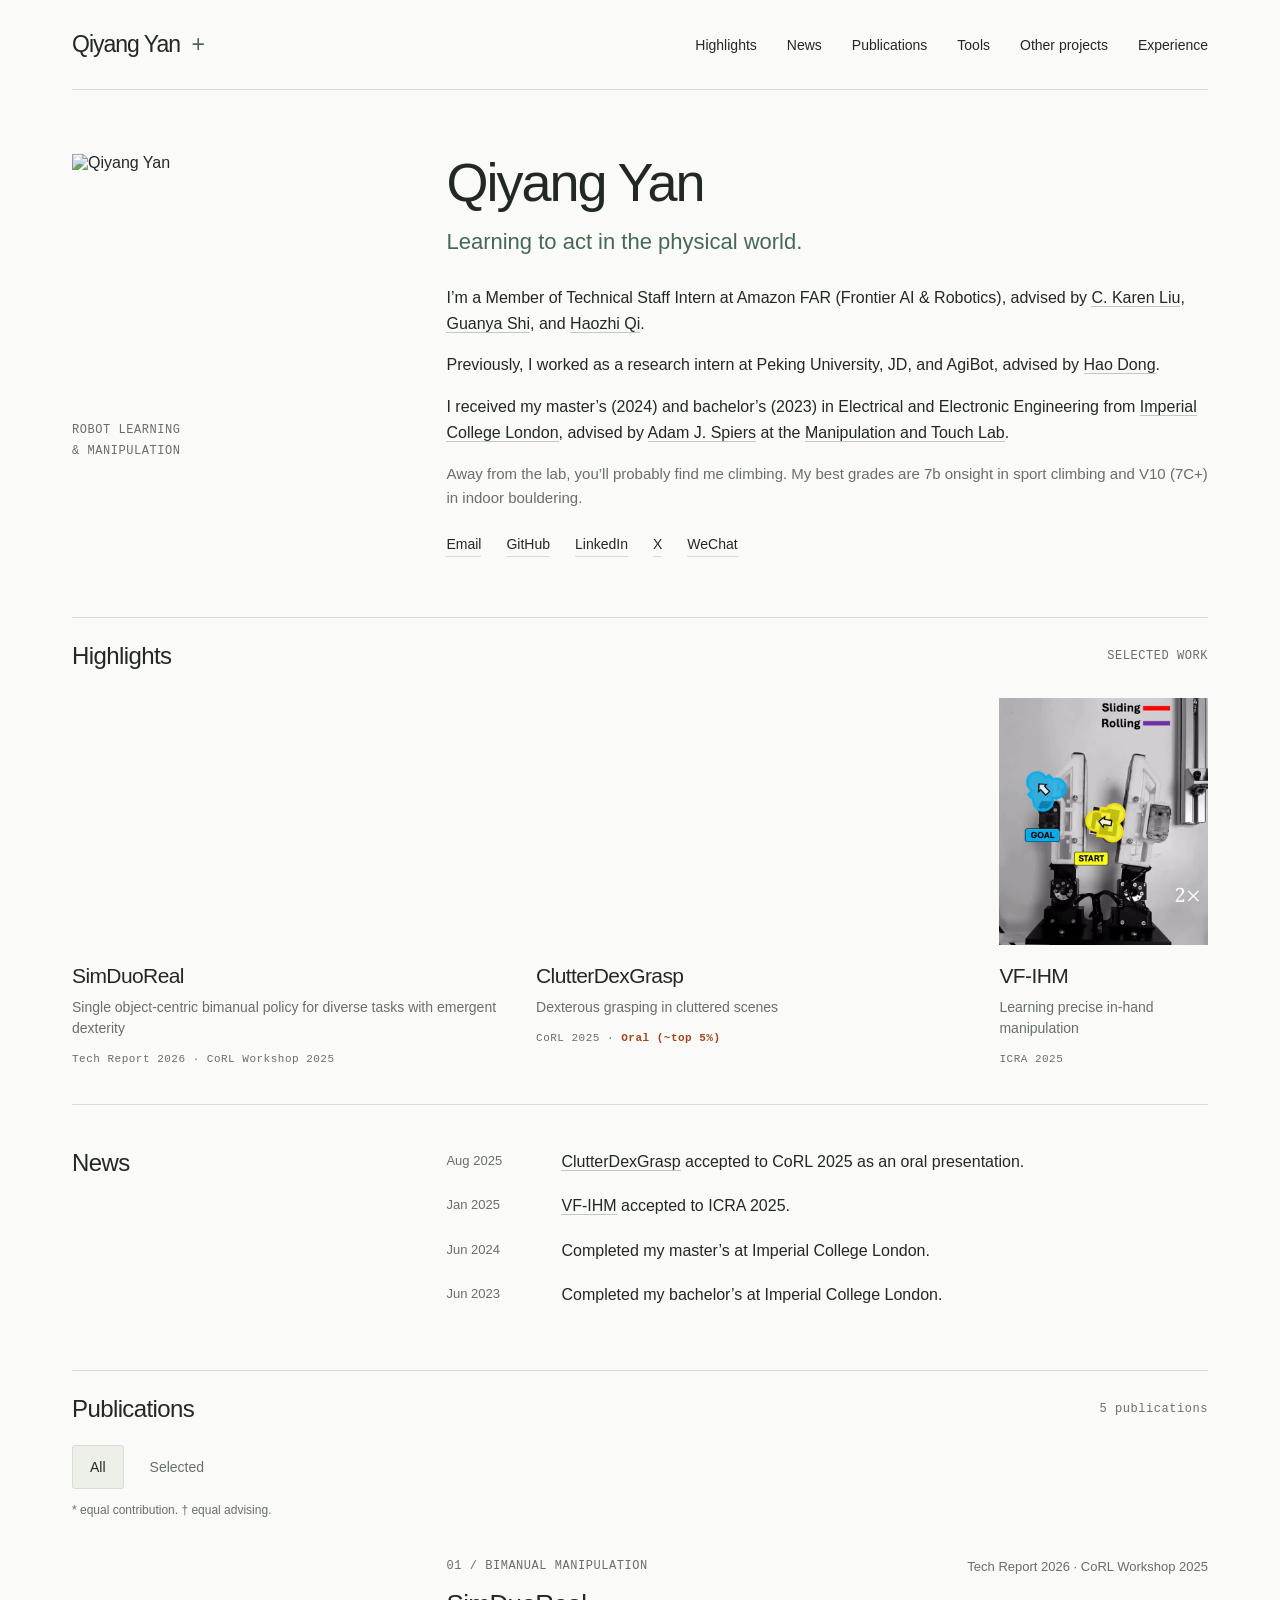
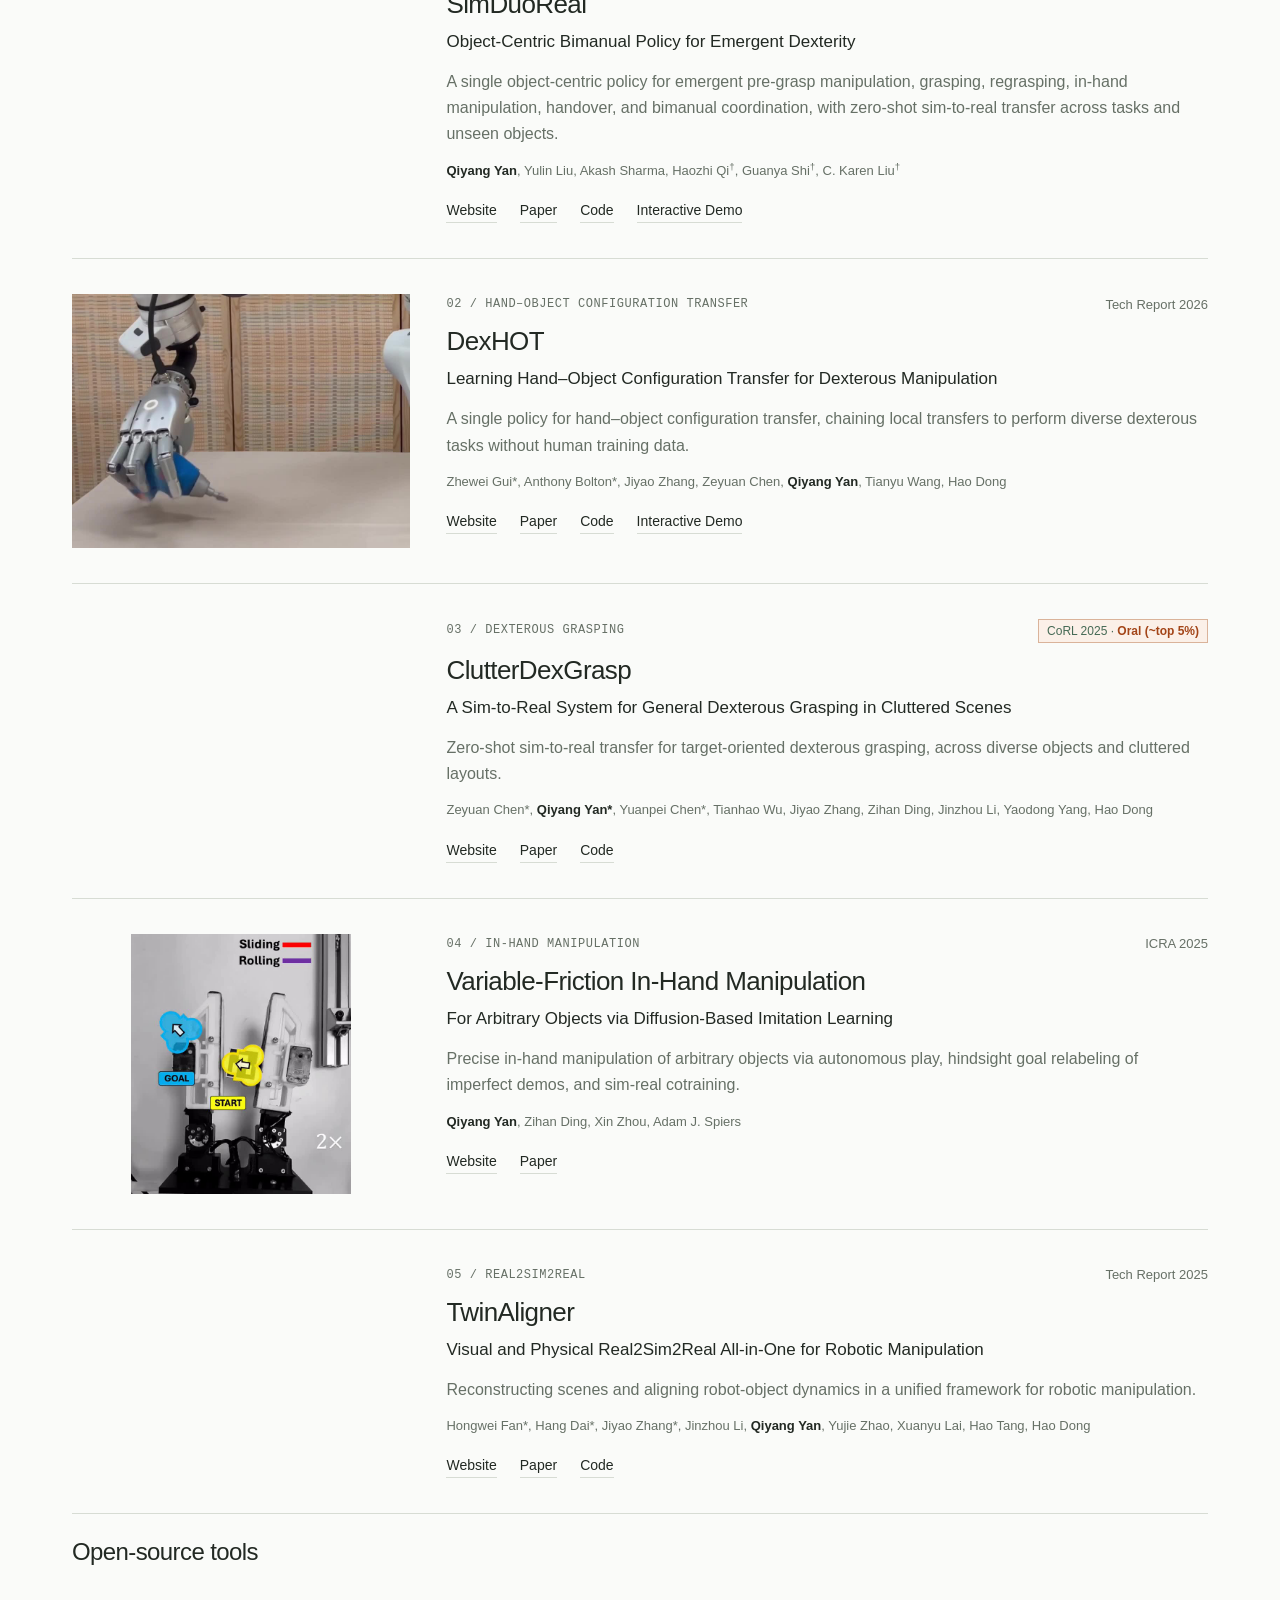
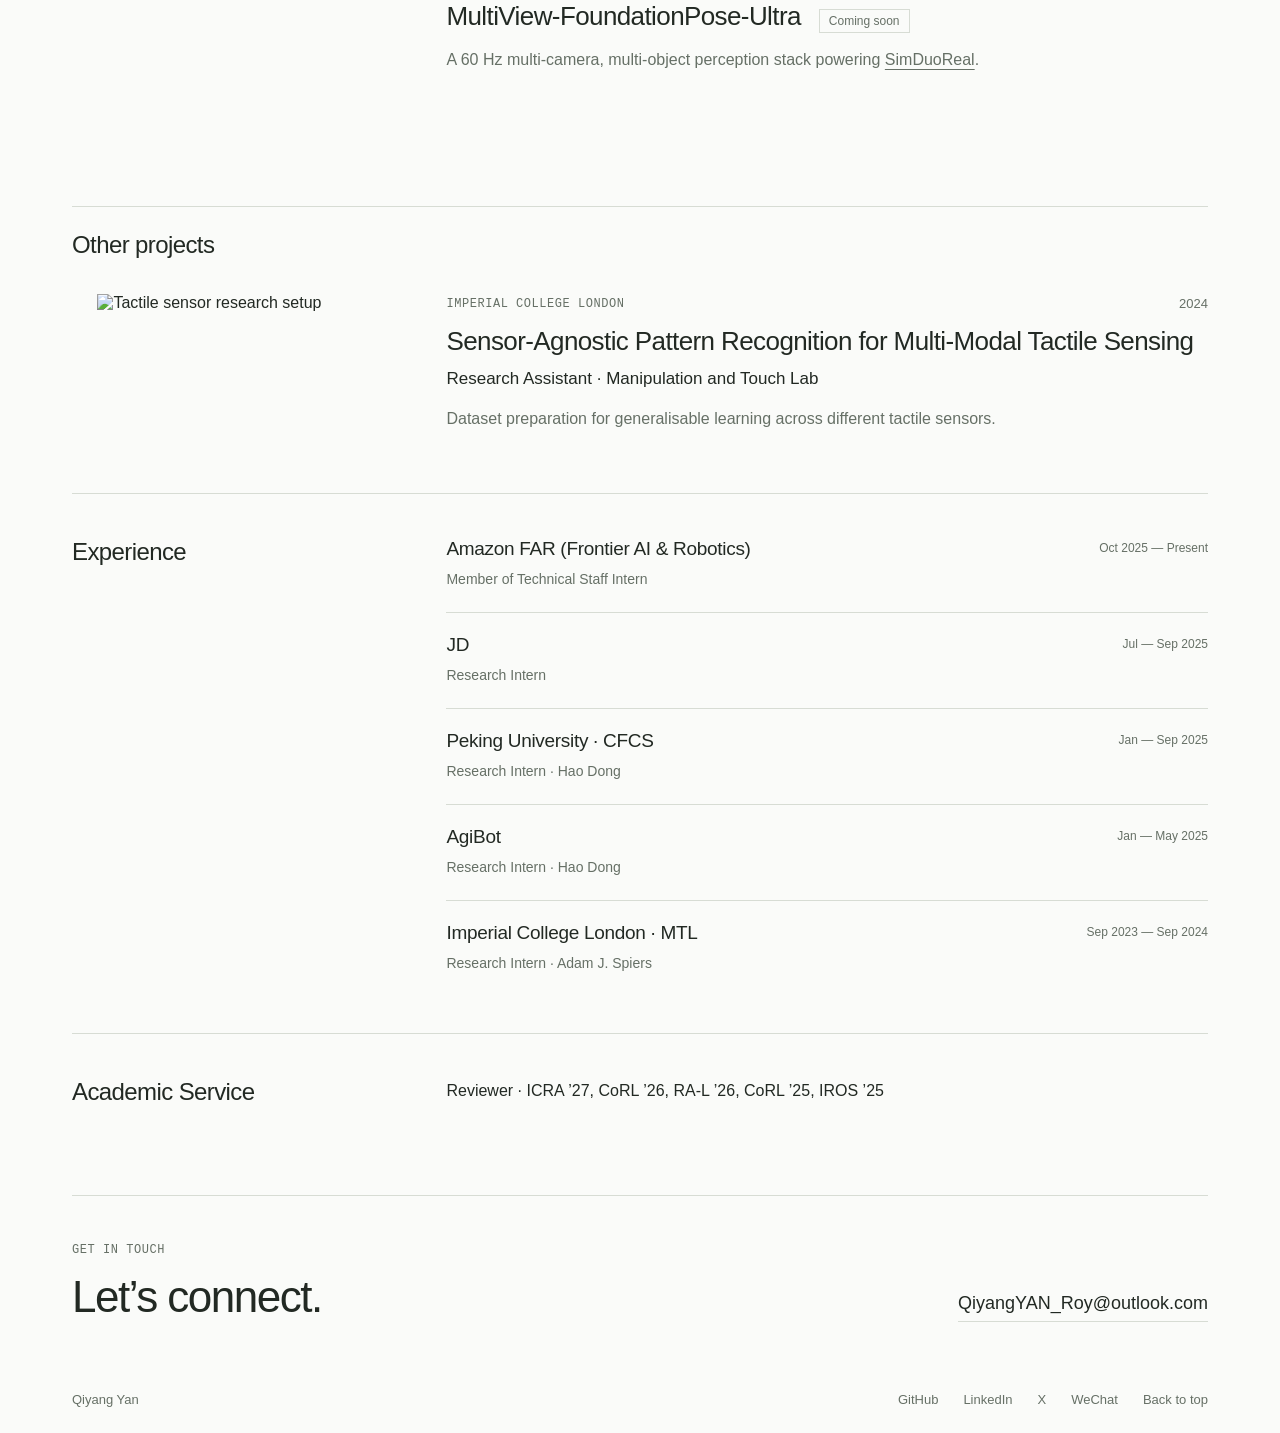
==== index.html @ 25e267c7 "Update research previews, publications, and academic service" ====
<!doctype html>
<html lang="en">
<head>
  <meta charset="utf-8">
  <meta name="viewport" content="width=device-width, initial-scale=1">
  <title>Qiyang Yan — Robotics Research</title>
  <meta name="description" content="Qiyang Yan's research in robot learning, dexterous manipulation, and sim-to-real transfer. Selected publications, projects, and experience.">
  <meta name="author" content="Qiyang Yan">
  <link rel="canonical" href="https://qiyangyan.github.io/">
  <meta name="google-site-verification" content="H3V40rGCWsJQ7Yo5EZ54g9isMxp6pYNyD5xT13cZ6Uo">
  <link rel="icon" href="images/favicon/logo.ico">
  <link rel="stylesheet" href="stylesheet.css?v=18">
  <script async src="https://www.googletagmanager.com/gtag/js?id=G-ZV8XP91G0P"></script>
  <script>window.dataLayer=window.dataLayer||[];function gtag(){dataLayer.push(arguments)}gtag('js',new Date());gtag('config','G-ZV8XP91G0P');</script>
</head>
<body>
<a class="skip" href="#main">Skip to content</a>
<div class="page">
  <header class="header">
    <a class="wordmark" href="#">Qiyang Yan<span aria-hidden="true"> +</span></a>
    <nav aria-label="Main navigation"><a href="#highlights">Highlights</a><a href="#news">News</a><a href="#publications">Publications</a><a href="#open-source-tools">Tools</a><a href="#other-projects">Other projects</a><a href="#experience">Experience</a></nav>
  </header>
  <main id="main">
    <section id="about" class="profile-intro" aria-labelledby="intro-title">
      <div class="profile-aside"><img class="portrait" src="images/QiyangYan_Profile.jpeg" alt="Qiyang Yan" width="200" height="240" fetchpriority="high"><span class="eyebrow">ROBOT LEARNING<br>&amp; MANIPULATION</span></div>
      <div class="profile-copy"><h1 id="intro-title">Qiyang Yan</h1><p class="profile-tagline">Learning to act in the physical world.</p><div class="bio"><p>I’m a Member of Technical Staff Intern at Amazon FAR (Frontier AI &amp; Robotics), advised by <a href="https://profiles.stanford.edu/c-karen-liu">C. Karen Liu</a>, <a href="https://www.gshi.me/">Guanya Shi</a>, and <a href="https://haozhi.io">Haozhi Qi</a>.</p><p>Previously, I worked as a research intern at Peking University, JD, and AgiBot, advised by <a href="https://zsdonghao.github.io/">Hao Dong</a>.</p><p>I received my master’s (2024) and bachelor’s (2023) in Electrical and Electronic Engineering from <a href="https://www.imperial.ac.uk">Imperial College London</a>, advised by <a href="https://profiles.imperial.ac.uk/a.spiers">Adam J. Spiers</a> at the <a href="https://www.imperial.ac.uk/manipulation-touch/">Manipulation and Touch Lab</a>.</p><p class="personal">Away from the lab, you’ll probably find me climbing. My best grades are 7b onsight in sport climbing and V10 (7C+) in indoor bouldering.</p></div><div class="profile-links"><a href="mailto:QiyangYAN_Roy@outlook.com">Email</a><a href="https://github.com/QiyangYan">GitHub</a><a href="https://www.linkedin.com/in/qiyang-roy-yan-0a40961b6/">LinkedIn</a><a href="https://x.com/qyyyyyr?s=21&amp;t=oXcNkCFOA-z8ko-5atKryA">X</a><a href="images/IMG_6267.jpeg">WeChat</a></div></div>
    </section>
    <section id="highlights" aria-labelledby="highlights-title"><div class="section-heading"><h2 id="highlights-title">Highlights</h2><span class="eyebrow">SELECTED WORK</span></div><div class="highlight-grid">
      <a class="highlight highlight-simduoreal" href="https://simduoreal.github.io/" aria-label="Explore SimDuoReal"><div class="highlight-image"><video class="research-video" src="videos/simduoreal-overview-no-task-handovers.mp4" poster="https://simduoreal.github.io/assets/overview.jpg" aria-label="SimDuoReal overview: handovers interleaved with assembly, cleaning, and cooking" muted loop playsinline preload="metadata">Your browser does not support video.</video></div><h3>SimDuoReal</h3><p>Single object-centric bimanual policy for diverse tasks with emergent dexterity</p><span class="eyebrow">Tech Report 2026 · CoRL Workshop 2025</span></a>
      <a class="highlight" href="https://clutterdexgrasp.github.io" aria-label="Explore ClutterDexGrasp"><div class="highlight-image"><video class="research-video" src="videos/clutterdexgrasp.mp4" poster="images/clutterdex.png" aria-label="ClutterDexGrasp demonstration" muted loop playsinline preload="metadata">Your browser does not support video. Watch the demonstration.</video></div><h3>ClutterDexGrasp</h3><p>Dexterous grasping in cluttered scenes</p><span class="eyebrow">CoRL 2025 · <span class="oral">Oral (~top 5%)</span></span></a>
      <a class="highlight" href="https://sites.google.com/view/vf-ihm-il/home" aria-label="Explore VF-IHM"><div class="highlight-image"><video class="research-video" src="videos/vf-ihm-cropped.mp4" poster="images/vf-ihm-cropped.jpg" aria-label="VF-IHM demonstration" muted loop playsinline preload="metadata">Your browser does not support video. Watch the demonstration.</video></div><h3>VF-IHM</h3><p>Learning precise in-hand manipulation</p><span class="eyebrow">ICRA 2025</span></a>
    </div></section>
    <section id="news" class="split-section" aria-labelledby="updates-title"><div class="section-label"><h2 id="updates-title">News</h2></div><div class="updates"><div><time datetime="2025-08">Aug 2025</time><p><a href="https://clutterdexgrasp.github.io">ClutterDexGrasp</a> accepted to CoRL 2025 as an oral presentation.</p></div><div><time datetime="2025-01">Jan 2025</time><p><a href="https://sites.google.com/view/vf-ihm-il/home">VF-IHM</a> accepted to ICRA 2025.</p></div><div><time datetime="2024-06">Jun 2024</time><p>Completed my master’s at Imperial College London.</p></div><div><time datetime="2023-06">Jun 2023</time><p>Completed my bachelor’s at Imperial College London.</p></div></div></section>
    <section id="publications" class="research" aria-labelledby="research-title">
      <div class="section-heading"><h2 id="research-title">Publications</h2><span class="eyebrow" id="publication-count" role="status" aria-live="polite">5 publications</span></div>
      <div class="publication-filters" role="group" aria-label="Filter publications" hidden>
        <button type="button" data-filter="all" aria-pressed="true">All</button>
        <button type="button" data-filter="selected" aria-pressed="false">Selected</button>
      </div>
      <p class="equal contribution-legend">* equal contribution. † equal advising.</p>
      <article id="simduoreal" class="paper paper-row" data-selected="true">
        <div class="project-image" style="flex-direction:column;gap:8px"><video class="research-video" src="videos/simduoreal-overview-no-task-handovers.mp4" poster="https://simduoreal.github.io/assets/overview.jpg" aria-label="SimDuoReal overview: handovers interleaved with assembly, cleaning, and cooking" muted loop playsinline preload="metadata">Your browser does not support video.</video></div>
        <div><div class="paper-meta"><span class="eyebrow">01 / BIMANUAL MANIPULATION</span><span class="venue">Tech Report 2026 · CoRL Workshop 2025</span></div><h3>SimDuoReal</h3><p class="paper-subtitle">Object-Centric Bimanual Policy for Emergent Dexterity</p><p class="summary">A single object-centric policy for emergent pre-grasp manipulation, grasping, regrasping, in-hand manipulation, handover, and bimanual coordination, with zero-shot sim-to-real transfer across tasks and unseen objects.</p><p class="authors"><strong>Qiyang Yan</strong>, Yulin Liu, Akash Sharma, Haozhi Qi<sup class="contribution-mark">†</sup>, Guanya Shi<sup class="contribution-mark">†</sup>, C. Karen Liu<sup class="contribution-mark">†</sup></p><div class="paper-links"><a href="https://simduoreal.github.io/">Website</a><span class="demo-link">Paper</span><span class="demo-link">Code</span><span class="demo-link">Interactive Demo</span></div></div>
      </article>
      <article id="dexhot" class="paper paper-row" data-selected="false">
        <div class="project-image"><video class="research-video" src="videos/dexhot-manipulation-motion.mp4" poster="images/dexhot-motion.jpg" aria-label="DexHOT manipulation montage: drill reorientation, shaker inversion, barcode scanning, and block assembly" muted loop playsinline preload="metadata">Your browser does not support video.</video></div>
        <div><div class="paper-meta"><span class="eyebrow">02 / HAND–OBJECT CONFIGURATION TRANSFER</span><span class="venue">Tech Report 2026</span></div><h3><a href="https://dex-hot.github.io/">DexHOT</a></h3><p class="paper-subtitle">Learning Hand–Object Configuration Transfer for Dexterous Manipulation</p><p class="summary">A single policy for hand–object configuration transfer, chaining local transfers to perform diverse dexterous tasks without human training data.</p><p class="authors">Zhewei Gui*, Anthony Bolton*, Jiyao Zhang, Zeyuan Chen, <strong>Qiyang Yan</strong>, Tianyu Wang, Hao Dong</p><div class="paper-links"><a href="https://dex-hot.github.io/">Website</a><a href="https://arxiv.org/abs/2611.05119">Paper</a><a href="https://github.com/dex-hot/DexHOT-Code">Code</a><a href="https://dex-hot.github.io/#video-simulation-title">Interactive Demo</a></div></div>
      </article>
      <article class="paper paper-row" data-selected="true">
        <div class="project-image"><video class="research-video" src="videos/clutterdexgrasp.mp4" poster="images/clutterdex.png" aria-label="ClutterDexGrasp demonstration" muted loop playsinline preload="metadata">Your browser does not support video. <a href="videos/clutterdexgrasp.mp4">Watch the demonstration</a>.</video></div>
        <div class="publication-copy"><div class="paper-meta"><span class="eyebrow">03 / DEXTEROUS GRASPING</span><span class="distinction">CoRL 2025 · <span class="oral">Oral (~top 5%)</span></span></div><h3><a href="https://clutterdexgrasp.github.io">ClutterDexGrasp</a></h3><p class="paper-subtitle">A Sim-to-Real System for General Dexterous Grasping in Cluttered Scenes</p><p class="summary">Zero-shot sim-to-real transfer for target-oriented dexterous grasping, across diverse objects and cluttered layouts.</p><p class="authors">Zeyuan Chen*, <strong>Qiyang Yan*</strong>, Yuanpei Chen*, Tianhao Wu, Jiyao Zhang, Zihan Ding, Jinzhou Li, Yaodong Yang, Hao Dong</p><div class="paper-links"><a href="https://clutterdexgrasp.github.io">Website</a><a href="https://arxiv.org/abs/2506.14317">Paper</a><a href="https://github.com/QiyangYan/ClutterDexGrasp">Code</a></div></div>
      </article>
      <article class="paper paper-row" data-selected="true">
        <div class="project-image"><video class="research-video" src="videos/vf-ihm-cropped.mp4" poster="images/vf-ihm-cropped.jpg" aria-label="VF-IHM demonstration" muted loop playsinline preload="metadata">Your browser does not support video. <a href="videos/vf-ihm-cropped.mp4">Watch the demonstration</a>.</video></div>
        <div><div class="paper-meta"><span class="eyebrow">04 / IN-HAND MANIPULATION</span><span class="venue">ICRA 2025</span></div><h3><a href="https://sites.google.com/view/vf-ihm-il/home">Variable-Friction In-Hand Manipulation</a></h3><p class="paper-subtitle">For Arbitrary Objects via Diffusion-Based Imitation Learning</p><p class="summary">Precise in-hand manipulation of arbitrary objects via autonomous play, hindsight goal relabeling of imperfect demos, and sim-real cotraining.</p><p class="authors"><strong>Qiyang Yan</strong>, <a href="https://quantumiracle.github.io/webpage/">Zihan Ding</a>, <a href="https://www.linkedin.com/in/xinzhou1996/?originalSubdomain=uk">Xin Zhou</a>, <a href="https://profiles.imperial.ac.uk/a.spiers">Adam J. Spiers</a></p><div class="paper-links"><a href="https://sites.google.com/view/vf-ihm-il/home">Website</a><a href="https://arxiv.org/abs/2503.02738v1">Paper</a></div></div>
      </article>
      <article class="paper paper-row" data-selected="false">
        <div class="project-image"><video class="research-video" src="https://twin-aligner.github.io/static/videos/tasks-1.mp4" poster="images/twinAligner.png" aria-label="TwinAligner demonstration" muted loop playsinline preload="metadata">Your browser does not support video. <a href="https://twin-aligner.github.io/static/videos/tasks-1.mp4">Watch the demonstration</a>.</video></div>
        <div><div class="paper-meta"><span class="eyebrow">05 / REAL2SIM2REAL</span><span class="venue">Tech Report 2025</span></div><h3><a href="https://twin-aligner.github.io">TwinAligner</a></h3><p class="paper-subtitle">Visual and Physical Real2Sim2Real All-in-One for Robotic Manipulation</p><p class="summary">Reconstructing scenes and aligning robot-object dynamics in a unified framework for robotic manipulation.</p><p class="authors">Hongwei Fan*, Hang Dai*, Jiyao Zhang*, Jinzhou Li, <strong>Qiyang Yan</strong>, Yujie Zhao, Xuanyu Lai, Hao Tang, Hao Dong</p><div class="paper-links"><a href="https://twin-aligner.github.io">Website</a><a href="https://arxiv.org/abs/2512.19390">Paper</a><a href="https://github.com/TwinAligner/TwinAligner">Code</a></div></div>
      </article>
    </section>
    <section id="open-source-tools" aria-labelledby="tools-title">
      <div class="section-heading"><h2 id="tools-title">Open-source tools</h2></div>
      <article class="tool-row">
        <div class="tool-media"><video class="research-video" src="videos/multiview-foundationpose-ultra.mp4" aria-label="MultiView-FoundationPose-Ultra: 6-DoF tracking during bimanual manipulation" muted loop playsinline preload="metadata">Your browser does not support video. <a href="videos/multiview-foundationpose-ultra.mp4">Watch the demonstration</a>.</video></div>
        <div><div class="tool-heading"><h3>MultiView-FoundationPose-Ultra</h3><span class="coming-soon">Coming soon</span></div><p class="summary">A 60 Hz multi-camera, multi-object perception stack powering <a href="#simduoreal" style="text-decoration:underline;text-underline-offset:4px">SimDuoReal</a>.</p></div>
      </article>
    </section>
    <section id="other-projects" aria-labelledby="other-projects-title">
      <div class="section-heading"><h2 id="other-projects-title">Other projects</h2></div>
      <article class="paper paper-row">
        <div class="project-image"><img src="images/tactile_before.jpeg" alt="Tactile sensor research setup" loading="lazy"></div>
        <div><div class="paper-meta"><span class="eyebrow">IMPERIAL COLLEGE LONDON</span><span class="venue">2024</span></div><h3>Sensor-Agnostic Pattern Recognition for Multi-Modal Tactile Sensing</h3><p class="paper-subtitle">Research Assistant · Manipulation and Touch Lab</p><p class="summary">Dataset preparation for generalisable learning across different tactile sensors.</p></div>
      </article>
    </section>
    <section id="experience" class="split-section" aria-labelledby="experience-title"><div class="section-label"><h2 id="experience-title">Experience</h2></div><div class="experience-list"><div><span class="dates">Oct 2025 — Present</span><h3>Amazon FAR (Frontier AI &amp; Robotics)</h3><p>Member of Technical Staff Intern</p></div><div><span class="dates">Jul — Sep 2025</span><h3><a href="https://www.jdt.com.cn/">JD</a></h3><p>Research Intern</p></div><div><span class="dates">Jan — Sep 2025</span><h3><a href="https://english.pku.edu.cn/">Peking University · CFCS</a></h3><p>Research Intern · Hao Dong</p></div><div><span class="dates">Jan — May 2025</span><h3><a href="https://www.agibot.com/">AgiBot</a></h3><p>Research Intern · Hao Dong</p></div><div><span class="dates">Sep 2023 — Sep 2024</span><h3><a href="https://www.imperial.ac.uk/manipulation-touch/">Imperial College London · MTL</a></h3><p>Research Intern · Adam J. Spiers</p></div></div></section>
    <section id="academic-service" class="split-section" aria-labelledby="service-title"><div class="section-label"><h2 id="service-title">Academic Service</h2></div><div><p>Reviewer · ICRA ’27, CoRL ’26, RA-L ’26, CoRL ’25, IROS ’25</p></div></section>
  </main>
  <footer id="contact"><div class="footer-top"><div><span class="eyebrow">GET IN TOUCH</span><h2>Let’s connect.</h2></div><a class="email" href="mailto:QiyangYAN_Roy@outlook.com">QiyangYAN_Roy@outlook.com</a></div><div class="footer-bottom"><span>Qiyang Yan</span><div><a href="https://github.com/QiyangYan">GitHub</a><a href="https://www.linkedin.com/in/qiyang-roy-yan-0a40961b6/">LinkedIn</a><a href="https://x.com/qyyyyyr?s=21&amp;t=oXcNkCFOA-z8ko-5atKryA">X</a><a href="images/IMG_6267.jpeg">WeChat</a><a href="#">Back to top</a></div></div></footer>
</div>
<script>
(() => {
  const section = document.getElementById('publications');
  const controls = section.querySelector('.publication-filters');
  const buttons = controls.querySelectorAll('button');
  const papers = section.querySelectorAll('.paper');
  const count = document.getElementById('publication-count');
  controls.hidden = false;
  buttons.forEach(button => button.addEventListener('click', () => {
    const selected = button.dataset.filter === 'selected';
    buttons.forEach(option => option.setAttribute('aria-pressed', String(option === button)));
    let visible = 0;
    papers.forEach(paper => {
      paper.hidden = selected && paper.dataset.selected !== 'true';
      if (!paper.hidden) visible++;
    });
    count.textContent = `${visible}${selected ? ' selected' : ''} publication${visible === 1 ? '' : 's'}`;
  }));
})();
</script>
<script>
(() => {
  const videos = document.querySelectorAll('.research-video');
  const motion = window.matchMedia('(prefers-reduced-motion: reduce)');
  const manualPause = new WeakSet();
  videos.forEach(video => {
    video.muted = true;
    video.addEventListener('pause', () => { if (video.dataset.visible === 'true') manualPause.add(video); });
    video.addEventListener('play', () => manualPause.delete(video));
  });
  const observer = new IntersectionObserver(entries => entries.forEach(({target: video, isIntersecting}) => {
    video.dataset.visible = String(isIntersecting);
    if (isIntersecting && !motion.matches && !manualPause.has(video)) video.play().catch(() => {});
    else if (!isIntersecting) video.pause();
  }), {threshold: 0.25});
  videos.forEach(video => observer.observe(video));
  motion.addEventListener('change', () => { if (motion.matches) videos.forEach(video => video.pause()); });
})();
</script>
</body>
</html>
---- stylesheet.css ----
:root{--paper:#fafbf9;--ink:#222923;--muted:#667066;--line:#d7dcd4;--accent:#456954;--wash:#edf0e9;font-family:Arial,Helvetica,sans-serif;color:var(--ink);background:var(--paper);font-synthesis:none;text-rendering:optimizeLegibility;scroll-behavior:smooth;scroll-padding-top:28px}
*{box-sizing:border-box}body{margin:0}a{color:inherit;text-decoration:none;text-underline-offset:4px}a:hover{color:var(--accent);text-decoration:underline}a:focus-visible{outline:2px solid var(--accent);outline-offset:5px}::selection{background:#d9e4d8}img{display:block;max-width:100%}p{font-size:16px;line-height:1.65;margin:0 0 18px}h1,h2,h3{font-weight:400;margin:0}h2{font-size:24px;letter-spacing:-.6px}h3{font-size:26px;line-height:1.2;letter-spacing:-.6px}strong{font-weight:600}.page{max-width:1248px;padding:0 56px;margin:auto}.header{display:flex;justify-content:space-between;align-items:center;padding:31px 0;border-bottom:1px solid var(--line);gap:24px}.wordmark{font-size:23px;letter-spacing:-1px}.wordmark span{color:var(--accent);margin-left:6px}.header nav{display:flex;gap:30px;font-size:14px}.hero{display:grid;grid-template-columns:1fr 2.25fr;gap:36px;padding:91px 0 83px}.hero-label{display:flex;flex-direction:column;justify-content:space-between;padding-top:9px}.eyebrow{font-family:'SFMono-Regular',Consolas,'Liberation Mono',monospace;font-size:12px;line-height:1.7;letter-spacing:.045em;color:var(--muted)}.index-mark{font-family:monospace;font-size:12px;color:var(--muted)}h1{font-size:clamp(42px,5.2vw,66px);line-height:1.07;letter-spacing:-3.2px}h1 span{color:var(--accent)}.intro{max-width:570px;color:#566153;margin:26px 0 31px;font-size:18px;line-height:1.55}.hero-meta{display:flex;justify-content:space-between;align-items:end;gap:20px;font-size:14px;line-height:1.65}.hero-meta>span{color:var(--muted)}.hero-meta a{color:var(--ink)}.text-link{white-space:nowrap}.text-link span{margin-left:20px}.section-heading{display:flex;justify-content:space-between;align-items:center;border-top:1px solid var(--line);padding:24px 0 28px;gap:20px}.featured{display:grid;grid-template-columns:1.08fr 1fr;gap:38px;padding-bottom:40px}.feature-image{background:var(--wash);display:flex;align-items:center;padding:16px;min-height:300px}.feature-image img{width:100%;height:auto;max-height:390px;object-fit:contain;mix-blend-mode:multiply}.featured-copy{padding:7px 0}.paper-meta{display:flex;justify-content:space-between;align-items:center;gap:12px;margin-bottom:20px;flex-wrap:wrap}.distinction{color:var(--accent);font-size:12px;border:1px solid #b9c9b9;padding:4px 8px}.featured h3{font-size:34px;letter-spacing:-1px}.paper-subtitle{margin:10px 0 15px;font-size:17px;line-height:1.4}.summary{color:var(--muted);margin-bottom:18px}.authors{font-size:13px;line-height:1.7;color:var(--muted);margin-bottom:7px}.authors strong{color:var(--ink)}.equal{font-size:12px;color:var(--muted)}.paper-links{display:flex;gap:23px;font-size:14px;margin-top:20px}.paper-links a{border-bottom:1px solid var(--line);padding-bottom:4px}.paper-row{display:grid;grid-template-columns:1fr 2.25fr;gap:36px;padding:35px 0;border-top:1px solid var(--line)}.project-image{background:var(--wash);align-self:start;overflow:hidden}.project-image img{width:100%;height:220px;object-fit:contain;transition:transform .4s ease}.project-image:hover img{transform:scale(1.025)}.venue{font-size:13px;color:var(--muted)}.paper-row .paper-meta{margin-bottom:12px}.paper-row .summary{margin-bottom:12px}.split-section{display:grid;grid-template-columns:1fr 2.25fr;gap:36px;border-top:1px solid var(--line);padding:44px 0;margin-top:14px}.section-label h2{margin-bottom:15px}.updates>div{display:grid;grid-template-columns:90px 1fr;gap:25px;padding:0 0 18px}.updates time{font-size:13px;color:var(--muted);line-height:1.9}.updates p{margin:0}.updates a,.bio a{border-bottom:1px solid #c0cbbd}.portrait{width:168px;height:196px;object-fit:cover;object-position:50% 30%;margin-top:32px;filter:saturate(.8)}.bio p{font-size:17px}.bio .personal{color:var(--muted)}.experience-list>div{position:relative;padding:0 0 21px;margin-bottom:21px;border-bottom:1px solid var(--line)}.experience-list>div:last-child{margin-bottom:0;border-bottom:0;padding-bottom:0}.experience-list h3{font-size:19px;letter-spacing:-.3px;max-width:65%}.experience-list p{font-size:14px;color:var(--muted);margin:7px 0 0}.dates{float:right;font-size:12px;color:var(--muted);line-height:1.8}.tactile{display:grid;grid-template-columns:120px 1fr;gap:24px}.tactile img{width:120px;height:145px;object-fit:cover}.tactile h3{font-size:21px;margin:9px 0 12px}.tactile p{font-size:15px;color:var(--muted)}.service{padding-top:24px;margin-top:18px;border-top:1px solid var(--line)}.service p{margin:8px 0 0}footer{border-top:1px solid var(--line);margin-top:30px;padding:43px 0 26px}.footer-top{display:flex;justify-content:space-between;align-items:end;gap:24px}.footer-top h2{font-size:44px;letter-spacing:-1.5px;margin-top:12px}.email{font-size:18px;border-bottom:1px solid var(--line);padding-bottom:7px}.footer-bottom{display:flex;justify-content:space-between;gap:20px;margin-top:70px;font-size:13px;color:var(--muted)}.footer-bottom>div{display:flex;flex-wrap:wrap;gap:25px}.skip{position:absolute;left:16px;top:-100px;background:var(--paper);padding:15px;z-index:10}.skip:focus{top:10px}
@media(min-width:1500px){.hero{padding-top:115px;padding-bottom:105px}}
@media(max-width:900px){.page{padding:0 30px}.hero{grid-template-columns:1fr 3fr;gap:22px}.hero-meta{align-items:start;flex-direction:column;gap:18px}.featured{gap:25px;grid-template-columns:1fr 1.1fr}.featured h3{font-size:29px}.feature-image{padding:8px;min-height:260px}.paper-row,.split-section{grid-template-columns:1fr 2.4fr;gap:25px}.project-image img{height:180px}.dates{float:none;display:block;margin-bottom:7px}.experience-list h3{max-width:none}.footer-top{align-items:start;flex-direction:column}.tactile{grid-template-columns:1fr}.tactile img{width:100%;height:170px;object-fit:contain;background:var(--wash)}}
@media(max-width:620px){.page{padding:0 22px}.header{padding:24px 0;gap:18px;flex-wrap:wrap}.header nav{gap:22px;font-size:14px}.wordmark{font-size:22px}.hero{display:block;padding:42px 0 45px}.hero-label{margin-bottom:28px}.hero-label br{display:none}.index-mark{display:none}h1{font-size:clamp(36px,8.8vw,54px);letter-spacing:-1.7px}.intro{font-size:17px;margin-top:22px}.hero-meta{font-size:14px}.section-heading{align-items:start;flex-direction:column;gap:9px;padding:22px 0}.featured,.paper-row{grid-template-columns:1fr;gap:23px}.feature-image{min-height:0;padding:16px}.feature-image img{max-height:320px}.featured-copy{padding:0}.featured h3{font-size:30px}.paper-row{padding:28px 0}.project-image img{height:240px}.paper-meta{margin-bottom:13px}.split-section{grid-template-columns:1fr;gap:20px;padding:30px 0}.section-label h2{margin-bottom:5px}.updates>div{grid-template-columns:74px 1fr;gap:16px}.portrait{width:120px;height:140px;margin-top:20px}.about .section-label{display:flex;justify-content:space-between;align-items:start}.about .portrait{margin:0}.bio p{font-size:16px}.tactile{grid-template-columns:1fr}.tactile img{height:210px}.footer-top h2{font-size:38px}.email{font-size:clamp(14px,4.3vw,18px);overflow-wrap:anywhere}.footer-bottom{flex-direction:column;margin-top:40px;gap:23px}.footer-bottom>div{gap:20px}.section-heading .eyebrow{font-size:11px}}
@media(prefers-reduced-motion:reduce){:root{scroll-behavior:auto}*,*::before,*::after{transition:none!important}}

/* Profile-first ordering, followed by highlights, news and publications. */
.profile-intro{display:grid;grid-template-columns:1fr 2.25fr;gap:36px;padding:64px 0 60px}.profile-aside .portrait{width:200px;height:240px;margin:0 0 25px}.profile-copy h1{font-size:54px;letter-spacing:-2px}.profile-tagline{font-size:22px;line-height:1.4;color:var(--accent);margin:15px 0 27px}.profile-copy .bio p{font-size:16px;margin-bottom:15px}.profile-copy .bio .personal{font-size:15px}.profile-links{display:flex;flex-wrap:wrap;gap:25px;font-size:14px;margin-top:25px}.profile-links a{border-bottom:1px solid var(--line);padding-bottom:4px}.highlight-grid{display:grid;grid-template-columns:repeat(2,minmax(0,1fr));gap:25px;padding-bottom:35px}.highlight{display:block}.highlight:hover{text-decoration:none}.highlight-image{background:var(--wash);height:190px;padding:10px;display:flex;align-items:center;justify-content:center;overflow:hidden}.highlight-image img{width:100%;height:100%;object-fit:contain;transition:transform .3s ease}.highlight:hover img{transform:scale(1.025)}.highlight h3{font-size:21px;margin-top:18px;display:flex;justify-content:space-between;gap:10px}.highlight h3 span{font-size:17px}.highlight p{font-size:14px;color:var(--muted);line-height:1.5;margin:9px 0}.highlight .eyebrow{font-size:11px}#publications .section-heading{padding-bottom:0}#publications .paper-row:first-of-type{border-top:0}#news{margin-top:0}
@media(max-width:900px){.profile-intro{grid-template-columns:1fr 2.4fr;gap:25px}.profile-aside .portrait{width:100%;height:auto;aspect-ratio:5/6}.highlight-grid{gap:18px}.highlight-image{height:150px}.highlight h3{font-size:18px}.header nav{gap:20px;flex-wrap:wrap}}
@media(max-width:620px){.profile-intro{grid-template-columns:1fr;padding:35px 0 38px;gap:24px}.profile-aside{display:flex;align-items:center;gap:25px}.profile-aside .portrait{width:105px;height:126px;margin:0}.profile-copy h1{font-size:42px}.profile-tagline{font-size:21px;margin:13px 0 22px}.profile-links{gap:23px}.highlight-grid{grid-template-columns:1fr;gap:28px}.highlight-image{height:220px}.highlight h3{font-size:22px}.highlight p{font-size:16px}.header nav{column-gap:20px;row-gap:14px;font-size:14px}.highlight .eyebrow{font-size:12px}}

.publication-filters{display:flex;gap:8px;margin-top:22px}.publication-filters button{font:inherit;font-size:14px;color:var(--muted);background:transparent;border:1px solid transparent;border-radius:3px;padding:9px 17px;min-height:44px;cursor:pointer}.publication-filters button:hover{color:var(--ink);background:var(--wash)}.publication-filters button[aria-pressed="true"]{color:var(--ink);background:var(--wash);border-color:var(--line)}.publication-filters button:focus-visible{outline:2px solid var(--accent);outline-offset:3px}#publications .paper[hidden],.publication-filters[hidden]{display:none}

.oral{color:#a34518;font-weight:600}.distinction:has(.oral){border-color:#dab39a;background:#fbf0e8}.highlight .oral{font-size:inherit}.research-video{display:block;width:100%;height:100%;object-fit:contain;background:#e9ede7}.highlight-image{height:260px;padding:0}.project-image .research-video{height:220px}.highlight h3 a{display:flex;justify-content:space-between;gap:10px;width:100%}.highlight:has(video):hover{color:var(--ink)}
@media(max-width:900px){.highlight-image{height:210px}.project-image .research-video{height:180px}}
@media(max-width:620px){.highlight-image{height:240px}.project-image .research-video{height:240px}}

/* Highlights follow the original video proportions, with a shared height. */
.highlight-grid{grid-template-columns:minmax(0,1.775147929fr) minmax(0,.844444444fr);align-items:start}
.highlight-image{position:relative;height:auto;aspect-ratio:600/338;background:transparent}
.highlight:last-child .highlight-image{aspect-ratio:608/720}
.highlight-image .research-video{position:absolute;inset:0;width:100%;height:100%;background:transparent}
@media(max-width:620px){.highlight-grid{grid-template-columns:minmax(0,1fr)}.highlight:last-child{width:min(100%,220px)}.highlight-image{height:auto}}

/* Natural publication media inside a consistent text-aligned column. */
#publications .project-image{display:flex;justify-content:center;align-items:flex-start;background:transparent;overflow:visible}
#publications .project-image .research-video{width:100%;height:auto;max-height:260px;object-fit:contain;background:transparent}
@media(max-width:620px){#publications .project-image .research-video{max-height:280px}}

#other-projects .section-heading{padding-bottom:0}#other-projects .paper-row{border-top:0}#other-projects .project-image{background:transparent}#other-projects .project-image img{height:auto;max-height:260px;object-fit:contain}#academic-service p{margin-bottom:0}

#open-source-tools .section-heading{padding-bottom:0}.tool-row{display:grid;grid-template-columns:1fr 2.25fr;gap:36px;padding:35px 0}.tool-heading{display:flex;align-items:baseline;flex-wrap:wrap;gap:12px 18px;margin-bottom:14px}.tool-heading h3{overflow-wrap:anywhere}.coming-soon{font-size:12px;color:var(--muted);border:1px solid var(--line);padding:4px 9px;white-space:nowrap}.tool-row .summary{margin-bottom:0}@media(max-width:900px){.tool-row{grid-template-columns:1fr 2.4fr;gap:25px}}@media(max-width:620px){.tool-row{grid-template-columns:1fr;gap:15px;padding:28px 0}}

.tool-media{display:flex;justify-content:center;align-items:flex-start}.tool-media .research-video{width:100%;height:auto;max-height:260px;background:transparent;object-fit:contain}@media(max-width:620px){.tool-media .research-video{max-height:280px}}

/* Three demos share a height while retaining their native aspect ratios. */
.highlight-grid{grid-template-columns:minmax(0,1.777777778fr) minmax(0,1.775147929fr) minmax(0,.844444444fr)}
.highlight-simduoreal .highlight-image{aspect-ratio:16/9}
@media(max-width:620px){.highlight-grid{grid-template-columns:minmax(0,1fr)}}

.demo-pending{align-items:baseline;gap:12px;flex-wrap:wrap}.demo-link{border-bottom:1px solid var(--line);padding-bottom:4px;font-size:14px;color:var(--ink);cursor:default}.demo-note{font-size:12px;color:var(--muted)}

.contribution-legend{margin:12px 0 0}

.authors .contribution-mark{font-size:.75em;line-height:0;vertical-align:super;font-weight:400}

#other-projects .project-image{display:flex;justify-content:center}#other-projects .project-image img{width:85%;max-height:220px}

.highlight-grid>a.highlight{cursor:pointer}.highlight-grid>a.highlight .research-video{pointer-events:none}.highlight-grid>a.highlight:hover h3{text-decoration:underline;text-underline-offset:4px}
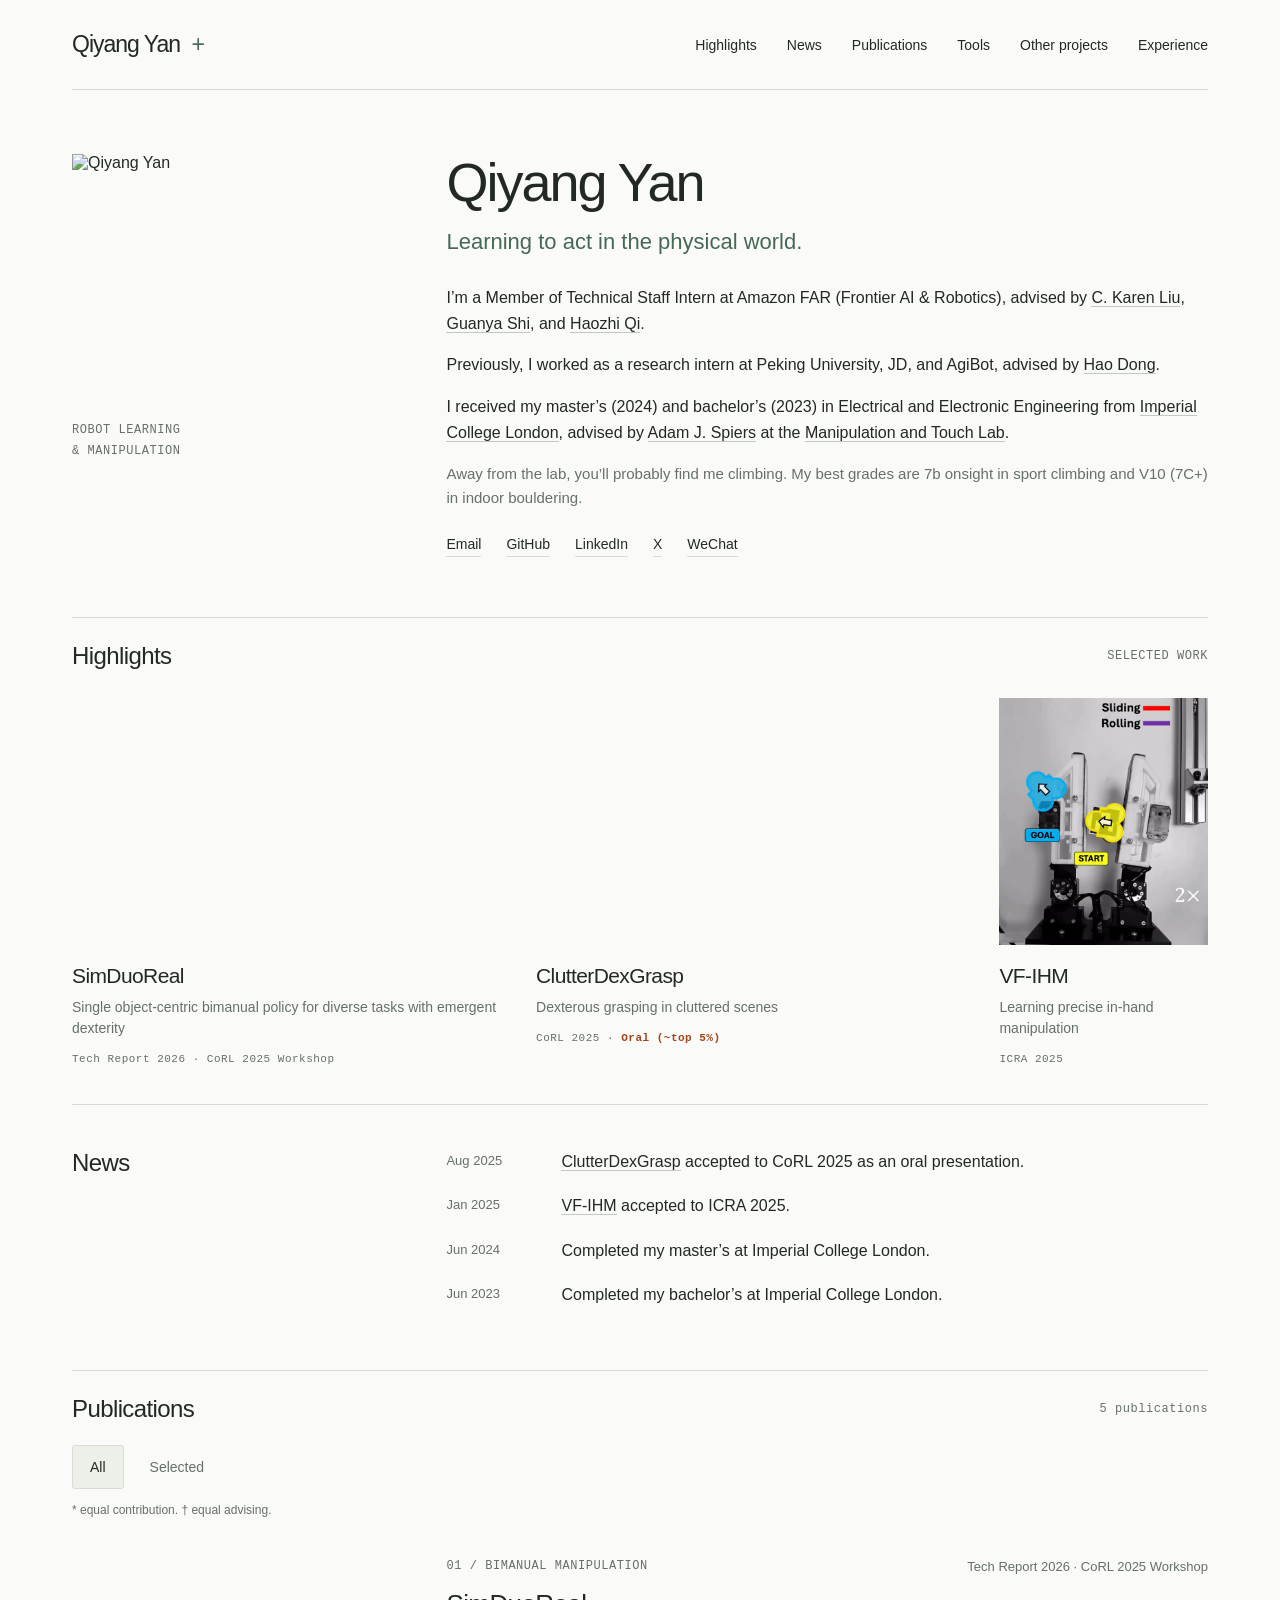
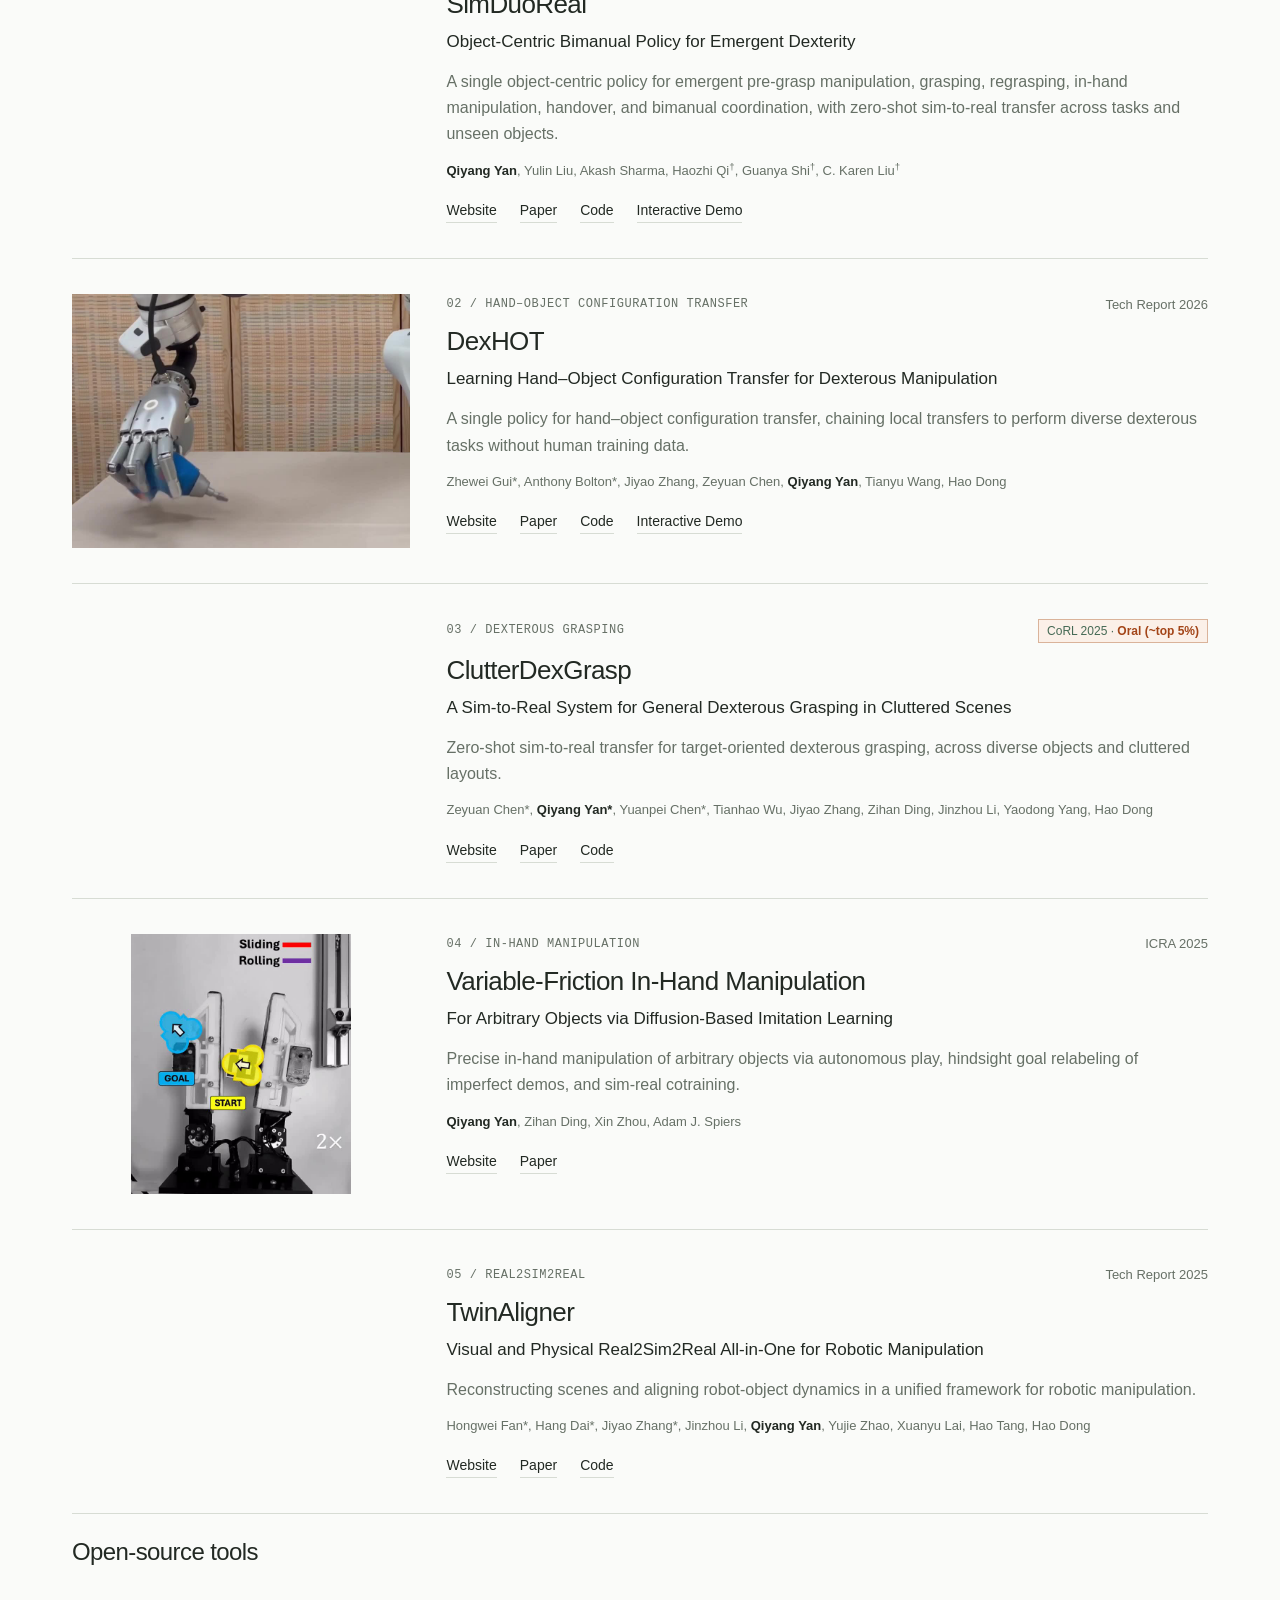
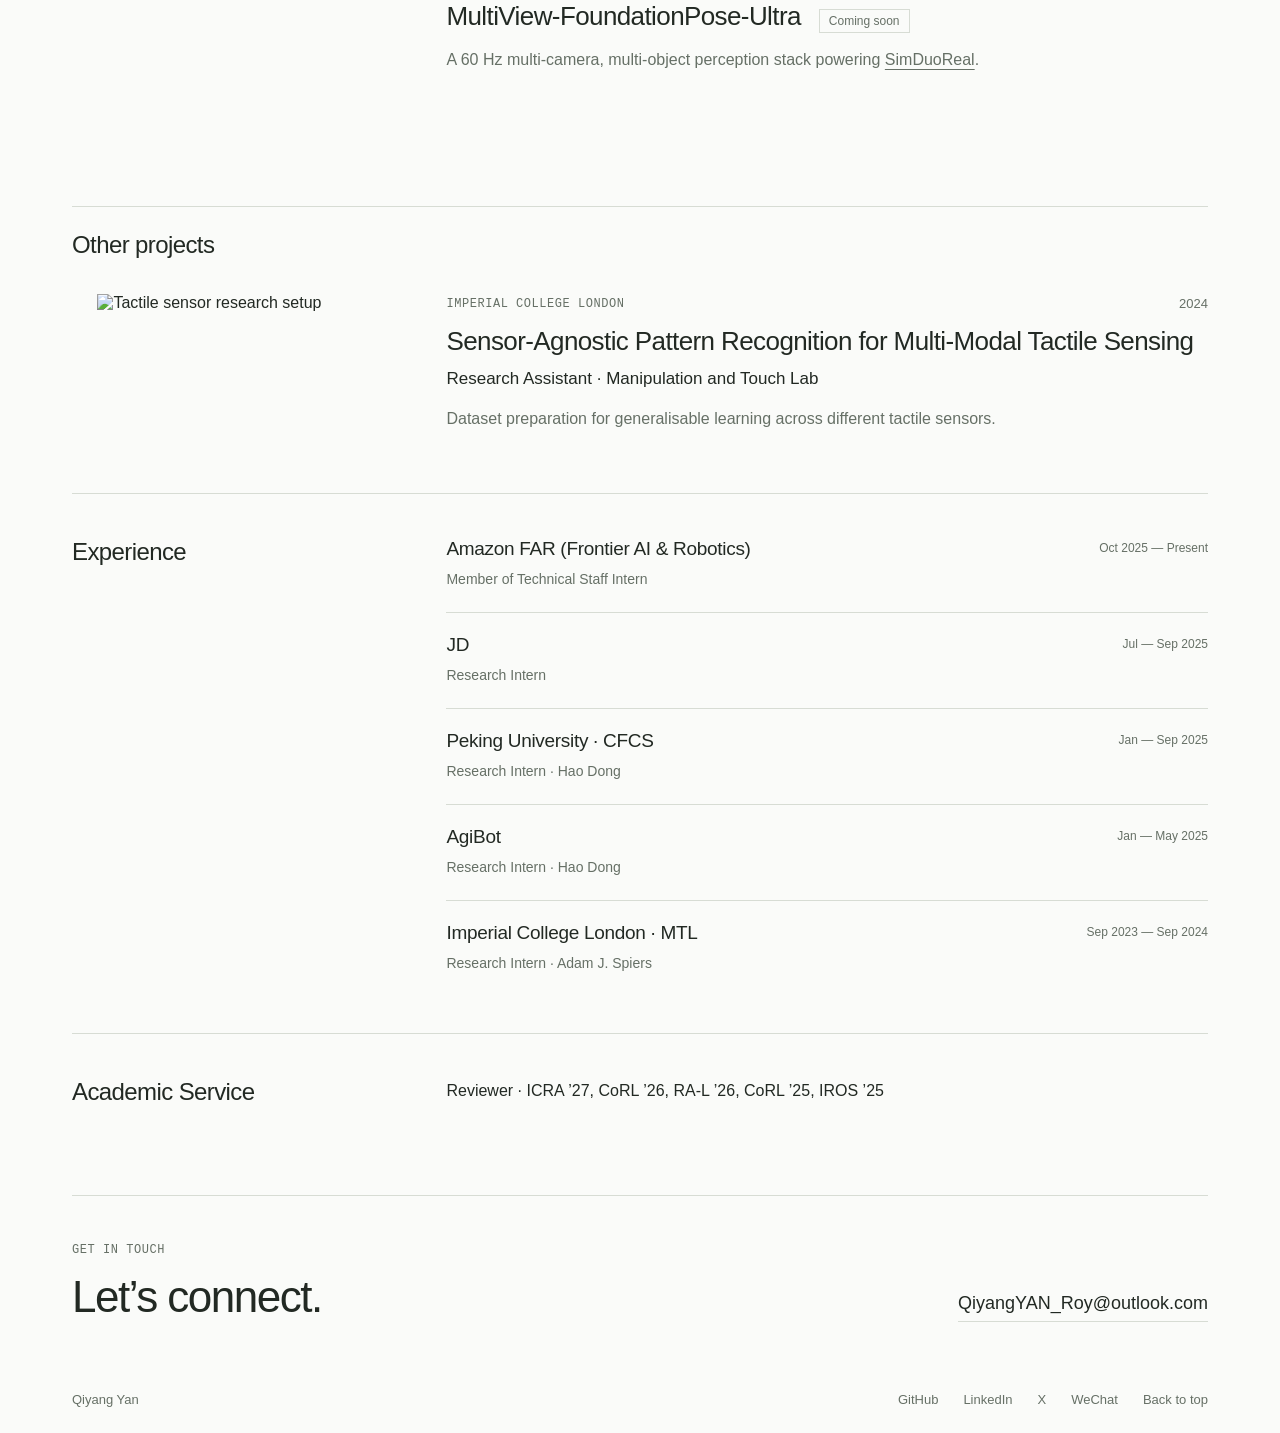
==== commit bb5103d2: "Adjust SimDuoReal workshop label" ====
--- a/index.html
+++ b/index.html
@@ -26,7 +26,7 @@
       <div class="profile-copy"><h1 id="intro-title">Qiyang Yan</h1><p class="profile-tagline">Learning to act in the physical world.</p><div class="bio"><p>I’m a Member of Technical Staff Intern at Amazon FAR (Frontier AI &amp; Robotics), advised by <a href="https://profiles.stanford.edu/c-karen-liu">C. Karen Liu</a>, <a href="https://www.gshi.me/">Guanya Shi</a>, and <a href="https://haozhi.io">Haozhi Qi</a>.</p><p>Previously, I worked as a research intern at Peking University, JD, and AgiBot, advised by <a href="https://zsdonghao.github.io/">Hao Dong</a>.</p><p>I received my master’s (2024) and bachelor’s (2023) in Electrical and Electronic Engineering from <a href="https://www.imperial.ac.uk">Imperial College London</a>, advised by <a href="https://profiles.imperial.ac.uk/a.spiers">Adam J. Spiers</a> at the <a href="https://www.imperial.ac.uk/manipulation-touch/">Manipulation and Touch Lab</a>.</p><p class="personal">Away from the lab, you’ll probably find me climbing. My best grades are 7b onsight in sport climbing and V10 (7C+) in indoor bouldering.</p></div><div class="profile-links"><a href="mailto:QiyangYAN_Roy@outlook.com">Email</a><a href="https://github.com/QiyangYan">GitHub</a><a href="https://www.linkedin.com/in/qiyang-roy-yan-0a40961b6/">LinkedIn</a><a href="https://x.com/qyyyyyr?s=21&amp;t=oXcNkCFOA-z8ko-5atKryA">X</a><a href="images/IMG_6267.jpeg">WeChat</a></div></div>
     </section>
     <section id="highlights" aria-labelledby="highlights-title"><div class="section-heading"><h2 id="highlights-title">Highlights</h2><span class="eyebrow">SELECTED WORK</span></div><div class="highlight-grid">
-      <a class="highlight highlight-simduoreal" href="https://simduoreal.github.io/" aria-label="Explore SimDuoReal"><div class="highlight-image"><video class="research-video" src="videos/simduoreal-overview-no-task-handovers.mp4" poster="https://simduoreal.github.io/assets/overview.jpg" aria-label="SimDuoReal overview: handovers interleaved with assembly, cleaning, and cooking" muted loop playsinline preload="metadata">Your browser does not support video.</video></div><h3>SimDuoReal</h3><p>Single object-centric bimanual policy for diverse tasks with emergent dexterity</p><span class="eyebrow">Tech Report 2026 · CoRL Workshop 2025</span></a>
+      <a class="highlight highlight-simduoreal" href="https://simduoreal.github.io/" aria-label="Explore SimDuoReal"><div class="highlight-image"><video class="research-video" src="videos/simduoreal-overview-no-task-handovers.mp4" poster="https://simduoreal.github.io/assets/overview.jpg" aria-label="SimDuoReal overview: handovers interleaved with assembly, cleaning, and cooking" muted loop playsinline preload="metadata">Your browser does not support video.</video></div><h3>SimDuoReal</h3><p>Single object-centric bimanual policy for diverse tasks with emergent dexterity</p><span class="eyebrow">Tech Report 2026 · CoRL 2025 Workshop</span></a>
       <a class="highlight" href="https://clutterdexgrasp.github.io" aria-label="Explore ClutterDexGrasp"><div class="highlight-image"><video class="research-video" src="videos/clutterdexgrasp.mp4" poster="images/clutterdex.png" aria-label="ClutterDexGrasp demonstration" muted loop playsinline preload="metadata">Your browser does not support video. Watch the demonstration.</video></div><h3>ClutterDexGrasp</h3><p>Dexterous grasping in cluttered scenes</p><span class="eyebrow">CoRL 2025 · <span class="oral">Oral (~top 5%)</span></span></a>
       <a class="highlight" href="https://sites.google.com/view/vf-ihm-il/home" aria-label="Explore VF-IHM"><div class="highlight-image"><video class="research-video" src="videos/vf-ihm-cropped.mp4" poster="images/vf-ihm-cropped.jpg" aria-label="VF-IHM demonstration" muted loop playsinline preload="metadata">Your browser does not support video. Watch the demonstration.</video></div><h3>VF-IHM</h3><p>Learning precise in-hand manipulation</p><span class="eyebrow">ICRA 2025</span></a>
     </div></section>
@@ -40,7 +40,7 @@
       <p class="equal contribution-legend">* equal contribution. † equal advising.</p>
       <article id="simduoreal" class="paper paper-row" data-selected="true">
         <div class="project-image" style="flex-direction:column;gap:8px"><video class="research-video" src="videos/simduoreal-overview-no-task-handovers.mp4" poster="https://simduoreal.github.io/assets/overview.jpg" aria-label="SimDuoReal overview: handovers interleaved with assembly, cleaning, and cooking" muted loop playsinline preload="metadata">Your browser does not support video.</video></div>
-        <div><div class="paper-meta"><span class="eyebrow">01 / BIMANUAL MANIPULATION</span><span class="venue">Tech Report 2026 · CoRL Workshop 2025</span></div><h3>SimDuoReal</h3><p class="paper-subtitle">Object-Centric Bimanual Policy for Emergent Dexterity</p><p class="summary">A single object-centric policy for emergent pre-grasp manipulation, grasping, regrasping, in-hand manipulation, handover, and bimanual coordination, with zero-shot sim-to-real transfer across tasks and unseen objects.</p><p class="authors"><strong>Qiyang Yan</strong>, Yulin Liu, Akash Sharma, Haozhi Qi<sup class="contribution-mark">†</sup>, Guanya Shi<sup class="contribution-mark">†</sup>, C. Karen Liu<sup class="contribution-mark">†</sup></p><div class="paper-links"><a href="https://simduoreal.github.io/">Website</a><span class="demo-link">Paper</span><span class="demo-link">Code</span><span class="demo-link">Interactive Demo</span></div></div>
+        <div><div class="paper-meta"><span class="eyebrow">01 / BIMANUAL MANIPULATION</span><span class="venue">Tech Report 2026 · CoRL 2025 Workshop</span></div><h3>SimDuoReal</h3><p class="paper-subtitle">Object-Centric Bimanual Policy for Emergent Dexterity</p><p class="summary">A single object-centric policy for emergent pre-grasp manipulation, grasping, regrasping, in-hand manipulation, handover, and bimanual coordination, with zero-shot sim-to-real transfer across tasks and unseen objects.</p><p class="authors"><strong>Qiyang Yan</strong>, Yulin Liu, Akash Sharma, Haozhi Qi<sup class="contribution-mark">†</sup>, Guanya Shi<sup class="contribution-mark">†</sup>, C. Karen Liu<sup class="contribution-mark">†</sup></p><div class="paper-links"><a href="https://simduoreal.github.io/">Website</a><span class="demo-link">Paper</span><span class="demo-link">Code</span><span class="demo-link">Interactive Demo</span></div></div>
       </article>
       <article id="dexhot" class="paper paper-row" data-selected="false">
         <div class="project-image"><video class="research-video" src="videos/dexhot-manipulation-motion.mp4" poster="images/dexhot-motion.jpg" aria-label="DexHOT manipulation montage: drill reorientation, shaker inversion, barcode scanning, and block assembly" muted loop playsinline preload="metadata">Your browser does not support video.</video></div>
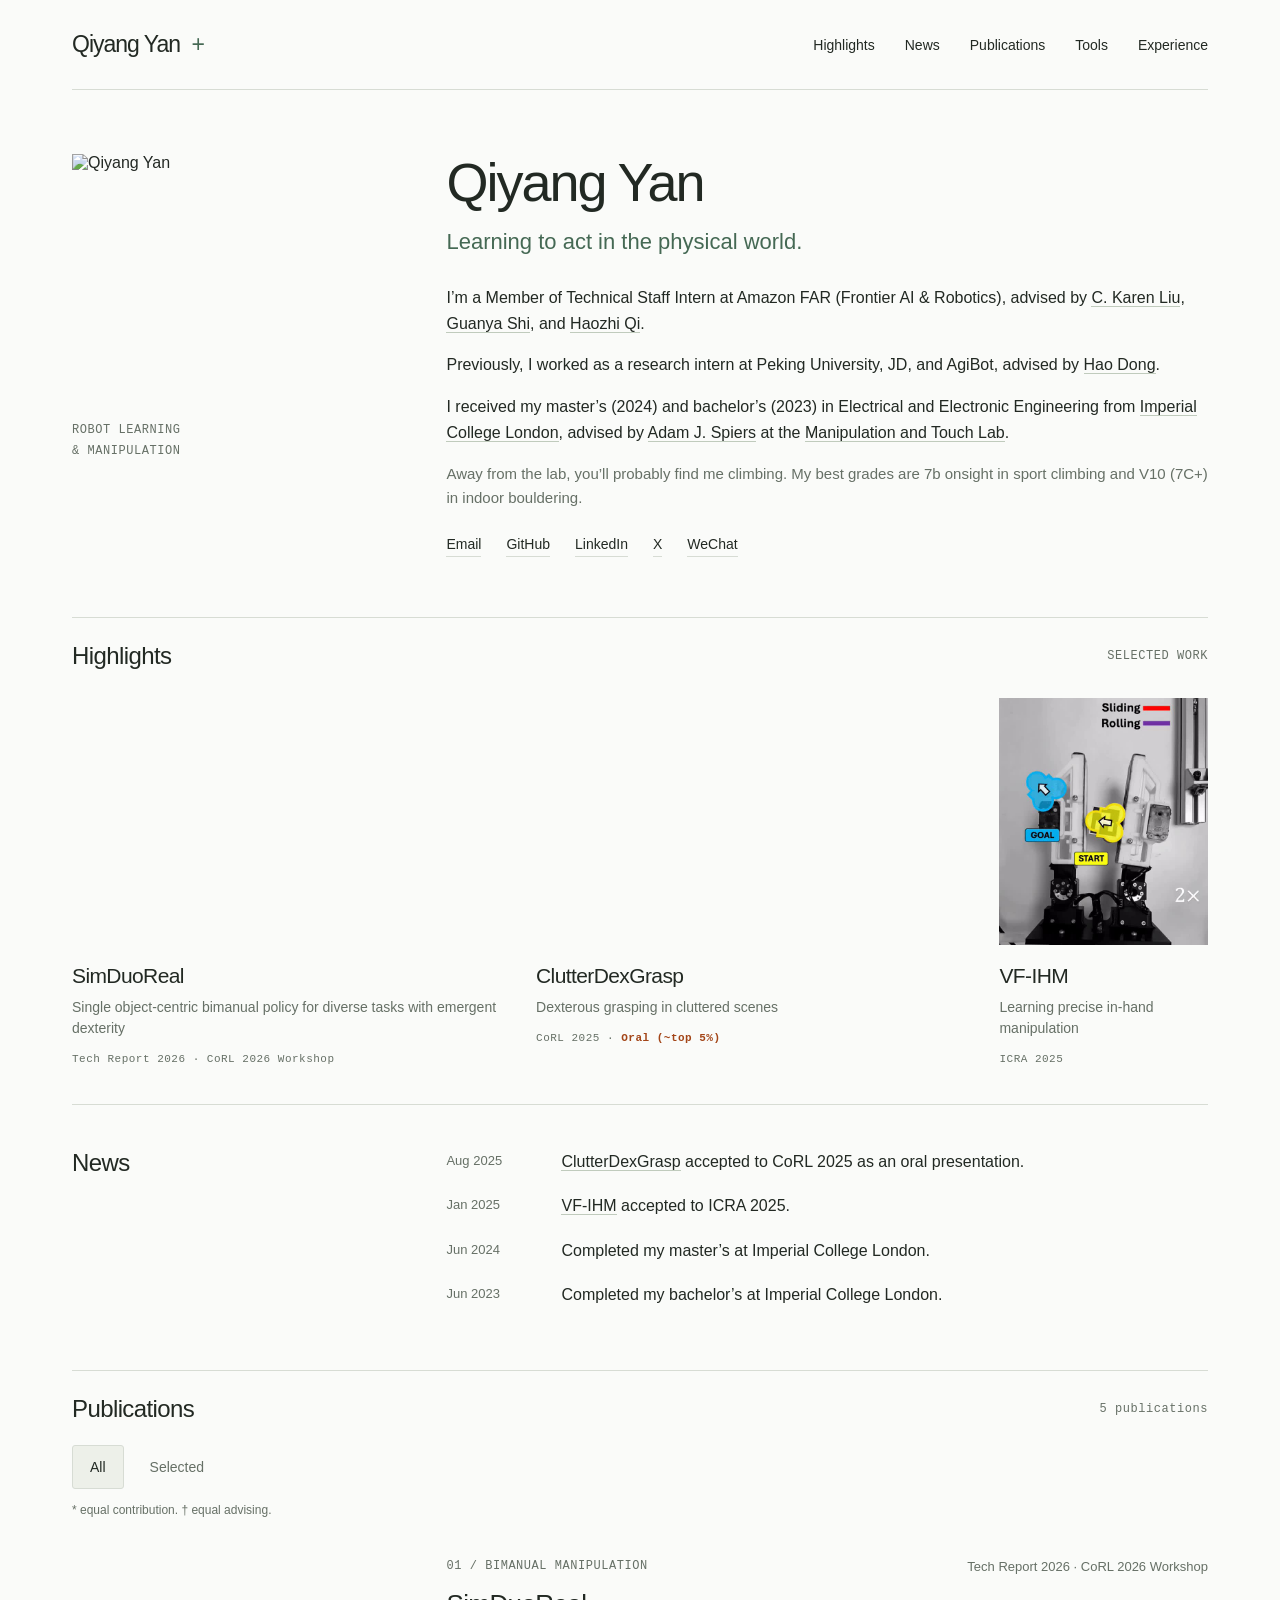
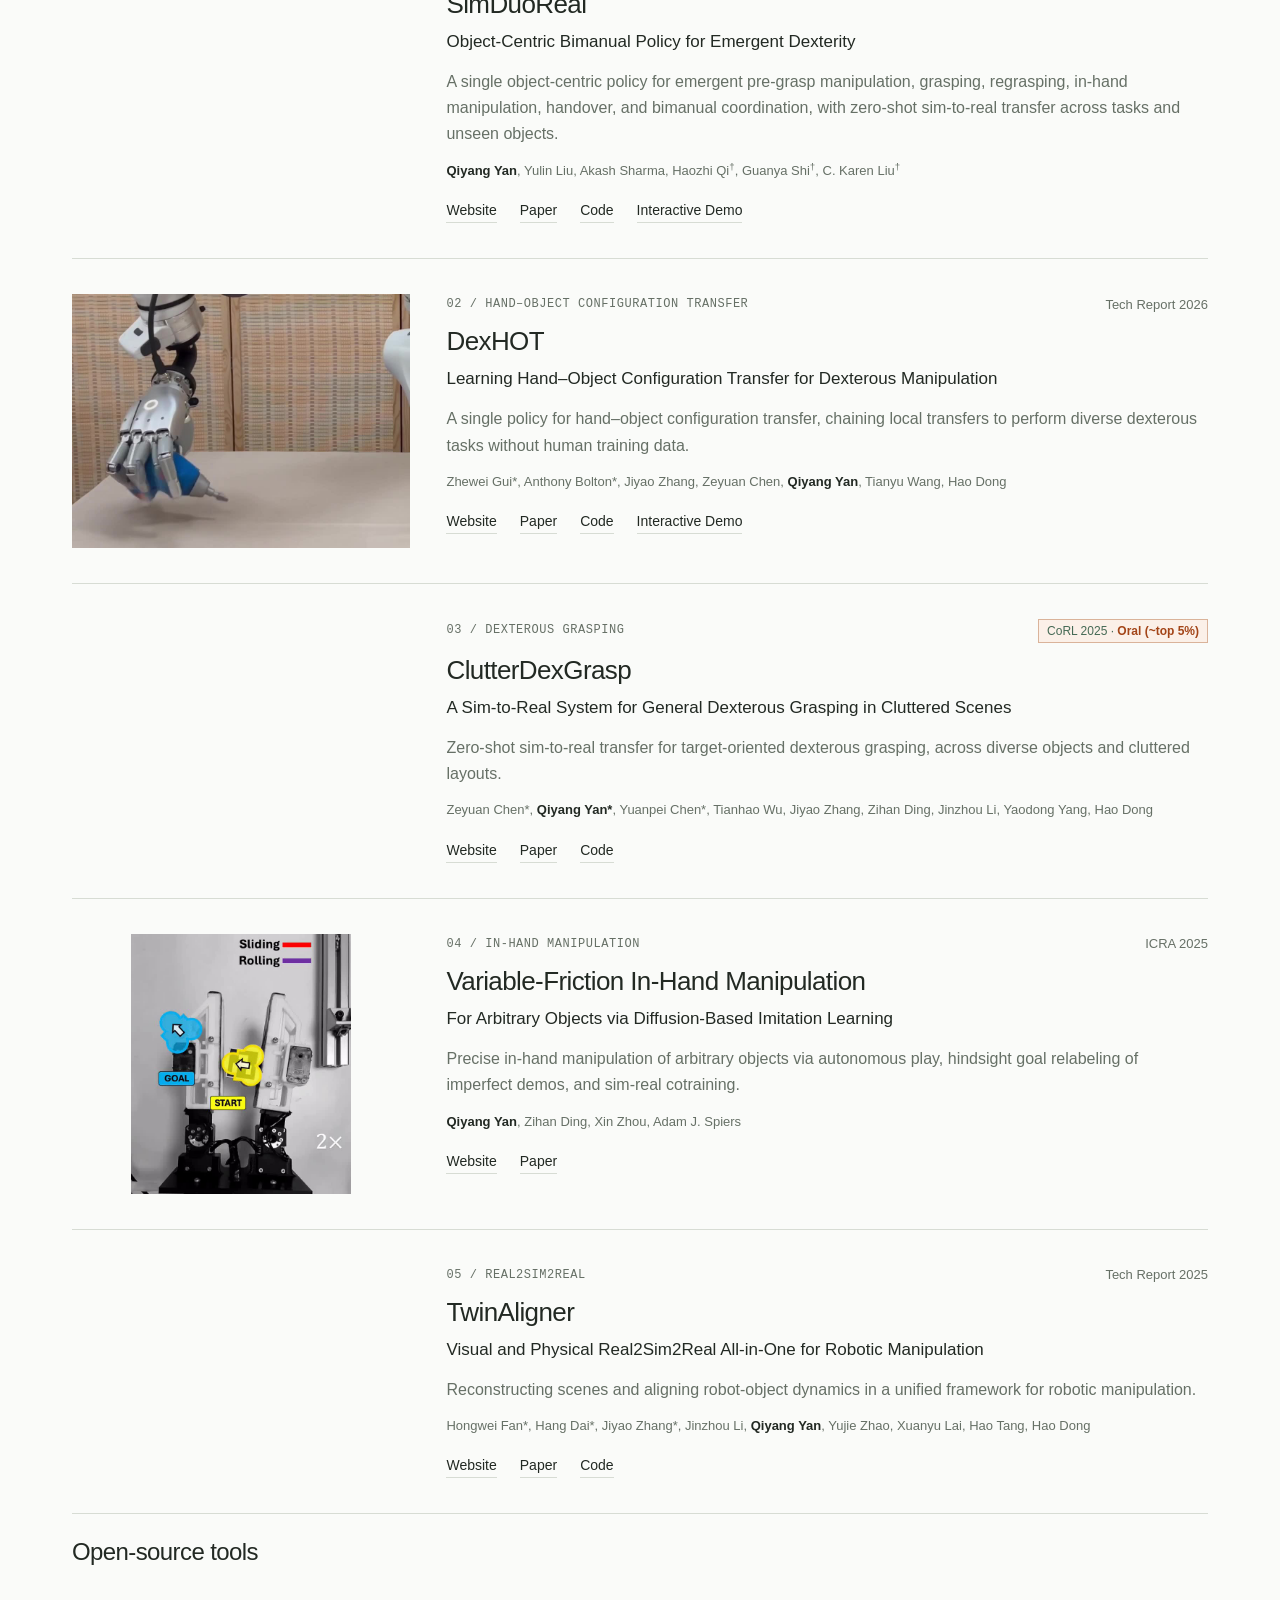
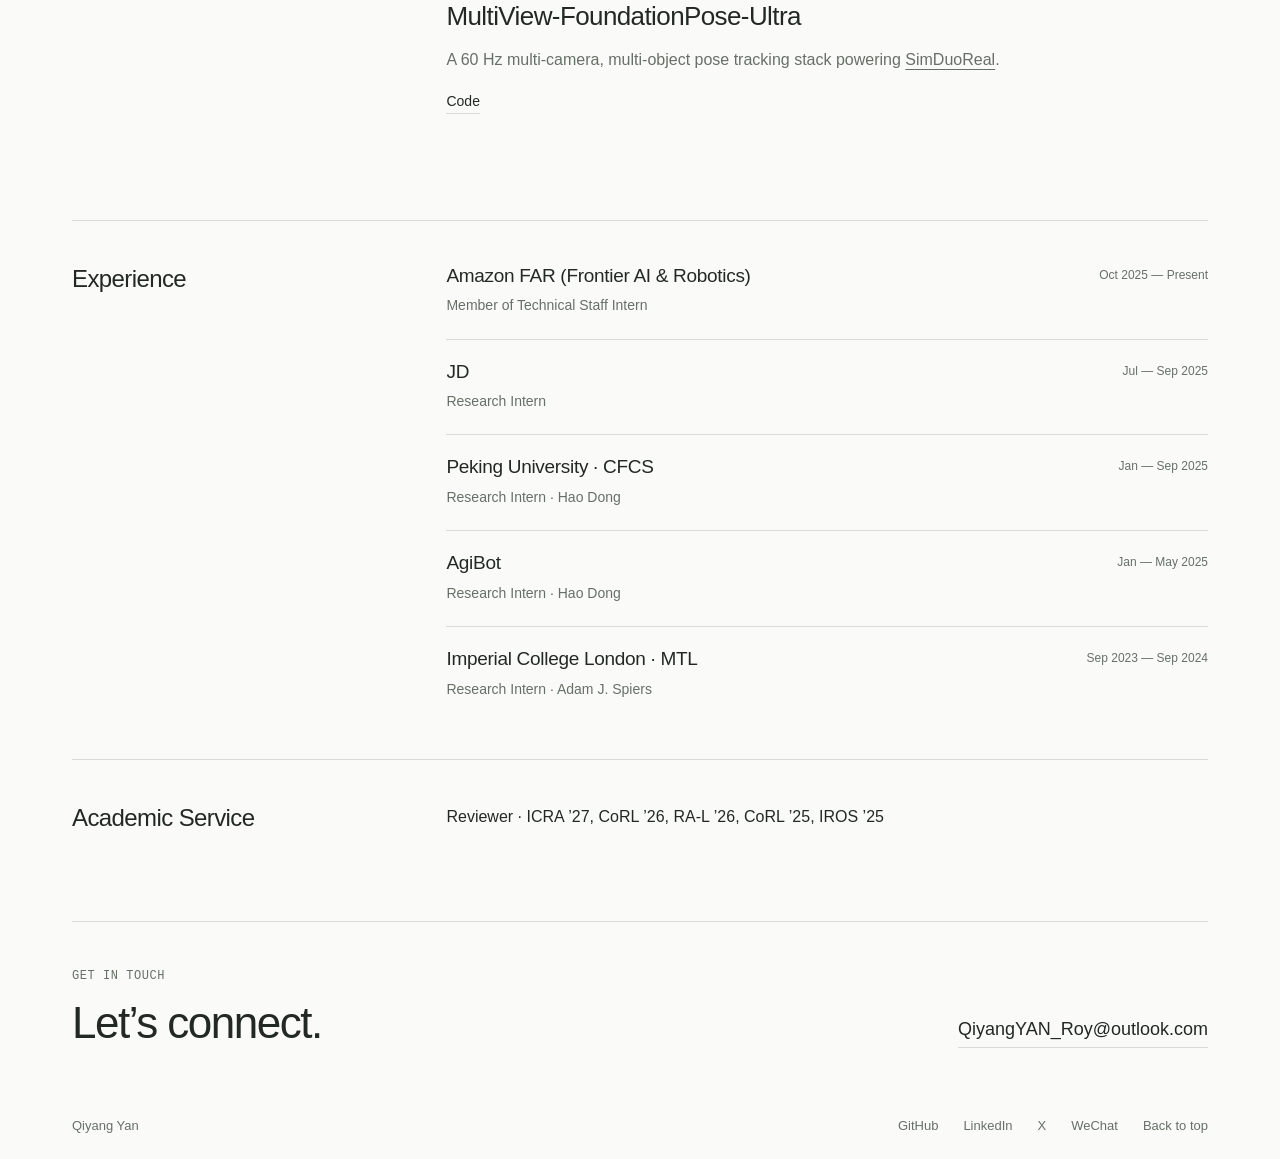
==== commit 7870c893: "Refine tool listing and hide other projects" ====
--- a/index.html
+++ b/index.html
@@ -18,7 +18,7 @@
 <div class="page">
   <header class="header">
     <a class="wordmark" href="#">Qiyang Yan<span aria-hidden="true"> +</span></a>
-    <nav aria-label="Main navigation"><a href="#highlights">Highlights</a><a href="#news">News</a><a href="#publications">Publications</a><a href="#open-source-tools">Tools</a><a href="#other-projects">Other projects</a><a href="#experience">Experience</a></nav>
+    <nav aria-label="Main navigation"><a href="#highlights">Highlights</a><a href="#news">News</a><a href="#publications">Publications</a><a href="#open-source-tools">Tools</a><!-- <a href="#other-projects">Other projects</a> --><a href="#experience">Experience</a></nav>
   </header>
   <main id="main">
     <section id="about" class="profile-intro" aria-labelledby="intro-title">
@@ -26,7 +26,7 @@
       <div class="profile-copy"><h1 id="intro-title">Qiyang Yan</h1><p class="profile-tagline">Learning to act in the physical world.</p><div class="bio"><p>I’m a Member of Technical Staff Intern at Amazon FAR (Frontier AI &amp; Robotics), advised by <a href="https://profiles.stanford.edu/c-karen-liu">C. Karen Liu</a>, <a href="https://www.gshi.me/">Guanya Shi</a>, and <a href="https://haozhi.io">Haozhi Qi</a>.</p><p>Previously, I worked as a research intern at Peking University, JD, and AgiBot, advised by <a href="https://zsdonghao.github.io/">Hao Dong</a>.</p><p>I received my master’s (2024) and bachelor’s (2023) in Electrical and Electronic Engineering from <a href="https://www.imperial.ac.uk">Imperial College London</a>, advised by <a href="https://profiles.imperial.ac.uk/a.spiers">Adam J. Spiers</a> at the <a href="https://www.imperial.ac.uk/manipulation-touch/">Manipulation and Touch Lab</a>.</p><p class="personal">Away from the lab, you’ll probably find me climbing. My best grades are 7b onsight in sport climbing and V10 (7C+) in indoor bouldering.</p></div><div class="profile-links"><a href="mailto:QiyangYAN_Roy@outlook.com">Email</a><a href="https://github.com/QiyangYan">GitHub</a><a href="https://www.linkedin.com/in/qiyang-roy-yan-0a40961b6/">LinkedIn</a><a href="https://x.com/qyyyyyr?s=21&amp;t=oXcNkCFOA-z8ko-5atKryA">X</a><a href="images/IMG_6267.jpeg">WeChat</a></div></div>
     </section>
     <section id="highlights" aria-labelledby="highlights-title"><div class="section-heading"><h2 id="highlights-title">Highlights</h2><span class="eyebrow">SELECTED WORK</span></div><div class="highlight-grid">
-      <a class="highlight highlight-simduoreal" href="https://simduoreal.github.io/" aria-label="Explore SimDuoReal"><div class="highlight-image"><video class="research-video" src="videos/simduoreal-overview-no-task-handovers.mp4" poster="https://simduoreal.github.io/assets/overview.jpg" aria-label="SimDuoReal overview: handovers interleaved with assembly, cleaning, and cooking" muted loop playsinline preload="metadata">Your browser does not support video.</video></div><h3>SimDuoReal</h3><p>Single object-centric bimanual policy for diverse tasks with emergent dexterity</p><span class="eyebrow">Tech Report 2026 · CoRL 2025 Workshop</span></a>
+      <a class="highlight highlight-simduoreal" href="https://simduoreal.github.io/" aria-label="Explore SimDuoReal"><div class="highlight-image"><video class="research-video" src="videos/simduoreal-overview-mobile.mp4" poster="https://simduoreal.github.io/assets/overview.jpg" aria-label="SimDuoReal overview: handovers interleaved with assembly, cleaning, and cooking" muted loop playsinline preload="metadata">Your browser does not support video.</video></div><h3>SimDuoReal</h3><p>Single object-centric bimanual policy for diverse tasks with emergent dexterity</p><span class="eyebrow">Tech Report 2026 · CoRL 2026 Workshop</span></a>
       <a class="highlight" href="https://clutterdexgrasp.github.io" aria-label="Explore ClutterDexGrasp"><div class="highlight-image"><video class="research-video" src="videos/clutterdexgrasp.mp4" poster="images/clutterdex.png" aria-label="ClutterDexGrasp demonstration" muted loop playsinline preload="metadata">Your browser does not support video. Watch the demonstration.</video></div><h3>ClutterDexGrasp</h3><p>Dexterous grasping in cluttered scenes</p><span class="eyebrow">CoRL 2025 · <span class="oral">Oral (~top 5%)</span></span></a>
       <a class="highlight" href="https://sites.google.com/view/vf-ihm-il/home" aria-label="Explore VF-IHM"><div class="highlight-image"><video class="research-video" src="videos/vf-ihm-cropped.mp4" poster="images/vf-ihm-cropped.jpg" aria-label="VF-IHM demonstration" muted loop playsinline preload="metadata">Your browser does not support video. Watch the demonstration.</video></div><h3>VF-IHM</h3><p>Learning precise in-hand manipulation</p><span class="eyebrow">ICRA 2025</span></a>
     </div></section>
@@ -39,8 +39,8 @@
       </div>
       <p class="equal contribution-legend">* equal contribution. † equal advising.</p>
       <article id="simduoreal" class="paper paper-row" data-selected="true">
-        <div class="project-image" style="flex-direction:column;gap:8px"><video class="research-video" src="videos/simduoreal-overview-no-task-handovers.mp4" poster="https://simduoreal.github.io/assets/overview.jpg" aria-label="SimDuoReal overview: handovers interleaved with assembly, cleaning, and cooking" muted loop playsinline preload="metadata">Your browser does not support video.</video></div>
-        <div><div class="paper-meta"><span class="eyebrow">01 / BIMANUAL MANIPULATION</span><span class="venue">Tech Report 2026 · CoRL 2025 Workshop</span></div><h3>SimDuoReal</h3><p class="paper-subtitle">Object-Centric Bimanual Policy for Emergent Dexterity</p><p class="summary">A single object-centric policy for emergent pre-grasp manipulation, grasping, regrasping, in-hand manipulation, handover, and bimanual coordination, with zero-shot sim-to-real transfer across tasks and unseen objects.</p><p class="authors"><strong>Qiyang Yan</strong>, Yulin Liu, Akash Sharma, Haozhi Qi<sup class="contribution-mark">†</sup>, Guanya Shi<sup class="contribution-mark">†</sup>, C. Karen Liu<sup class="contribution-mark">†</sup></p><div class="paper-links"><a href="https://simduoreal.github.io/">Website</a><span class="demo-link">Paper</span><span class="demo-link">Code</span><span class="demo-link">Interactive Demo</span></div></div>
+        <div class="project-image" style="flex-direction:column;gap:8px"><video class="research-video" src="videos/simduoreal-overview-mobile.mp4" poster="https://simduoreal.github.io/assets/overview.jpg" aria-label="SimDuoReal overview: handovers interleaved with assembly, cleaning, and cooking" muted loop playsinline preload="metadata">Your browser does not support video.</video></div>
+        <div><div class="paper-meta"><span class="eyebrow">01 / BIMANUAL MANIPULATION</span><span class="venue">Tech Report 2026 · CoRL 2026 Workshop</span></div><h3>SimDuoReal</h3><p class="paper-subtitle">Object-Centric Bimanual Policy for Emergent Dexterity</p><p class="summary">A single object-centric policy for emergent pre-grasp manipulation, grasping, regrasping, in-hand manipulation, handover, and bimanual coordination, with zero-shot sim-to-real transfer across tasks and unseen objects.</p><p class="authors"><strong>Qiyang Yan</strong>, Yulin Liu, Akash Sharma, Haozhi Qi<sup class="contribution-mark">†</sup>, Guanya Shi<sup class="contribution-mark">†</sup>, C. Karen Liu<sup class="contribution-mark">†</sup></p><div class="paper-links"><a href="https://simduoreal.github.io/">Website</a><span class="demo-link">Paper</span><span class="demo-link">Code</span><span class="demo-link">Interactive Demo</span></div></div>
       </article>
       <article id="dexhot" class="paper paper-row" data-selected="false">
         <div class="project-image"><video class="research-video" src="videos/dexhot-manipulation-motion.mp4" poster="images/dexhot-motion.jpg" aria-label="DexHOT manipulation montage: drill reorientation, shaker inversion, barcode scanning, and block assembly" muted loop playsinline preload="metadata">Your browser does not support video.</video></div>
@@ -63,9 +63,10 @@
       <div class="section-heading"><h2 id="tools-title">Open-source tools</h2></div>
       <article class="tool-row">
         <div class="tool-media"><video class="research-video" src="videos/multiview-foundationpose-ultra.mp4" aria-label="MultiView-FoundationPose-Ultra: 6-DoF tracking during bimanual manipulation" muted loop playsinline preload="metadata">Your browser does not support video. <a href="videos/multiview-foundationpose-ultra.mp4">Watch the demonstration</a>.</video></div>
-        <div><div class="tool-heading"><h3>MultiView-FoundationPose-Ultra</h3><span class="coming-soon">Coming soon</span></div><p class="summary">A 60 Hz multi-camera, multi-object perception stack powering <a href="#simduoreal" style="text-decoration:underline;text-underline-offset:4px">SimDuoReal</a>.</p></div>
+        <div><div class="tool-heading"><h3>MultiView-FoundationPose-Ultra</h3></div><p class="summary">A 60 Hz multi-camera, multi-object pose tracking stack powering <a href="#simduoreal" style="text-decoration:underline;text-underline-offset:4px">SimDuoReal</a>.</p><div class="paper-links"><span class="demo-link">Code</span></div></div>
       </article>
     </section>
+    <!-- Other projects temporarily hidden; remove this comment wrapper to restore.
     <section id="other-projects" aria-labelledby="other-projects-title">
       <div class="section-heading"><h2 id="other-projects-title">Other projects</h2></div>
       <article class="paper paper-row">
@@ -73,6 +74,7 @@
         <div><div class="paper-meta"><span class="eyebrow">IMPERIAL COLLEGE LONDON</span><span class="venue">2024</span></div><h3>Sensor-Agnostic Pattern Recognition for Multi-Modal Tactile Sensing</h3><p class="paper-subtitle">Research Assistant · Manipulation and Touch Lab</p><p class="summary">Dataset preparation for generalisable learning across different tactile sensors.</p></div>
       </article>
     </section>
+    -->
     <section id="experience" class="split-section" aria-labelledby="experience-title"><div class="section-label"><h2 id="experience-title">Experience</h2></div><div class="experience-list"><div><span class="dates">Oct 2025 — Present</span><h3>Amazon FAR (Frontier AI &amp; Robotics)</h3><p>Member of Technical Staff Intern</p></div><div><span class="dates">Jul — Sep 2025</span><h3><a href="https://www.jdt.com.cn/">JD</a></h3><p>Research Intern</p></div><div><span class="dates">Jan — Sep 2025</span><h3><a href="https://english.pku.edu.cn/">Peking University · CFCS</a></h3><p>Research Intern · Hao Dong</p></div><div><span class="dates">Jan — May 2025</span><h3><a href="https://www.agibot.com/">AgiBot</a></h3><p>Research Intern · Hao Dong</p></div><div><span class="dates">Sep 2023 — Sep 2024</span><h3><a href="https://www.imperial.ac.uk/manipulation-touch/">Imperial College London · MTL</a></h3><p>Research Intern · Adam J. Spiers</p></div></div></section>
     <section id="academic-service" class="split-section" aria-labelledby="service-title"><div class="section-label"><h2 id="service-title">Academic Service</h2></div><div><p>Reviewer · ICRA ’27, CoRL ’26, RA-L ’26, CoRL ’25, IROS ’25</p></div></section>
   </main>
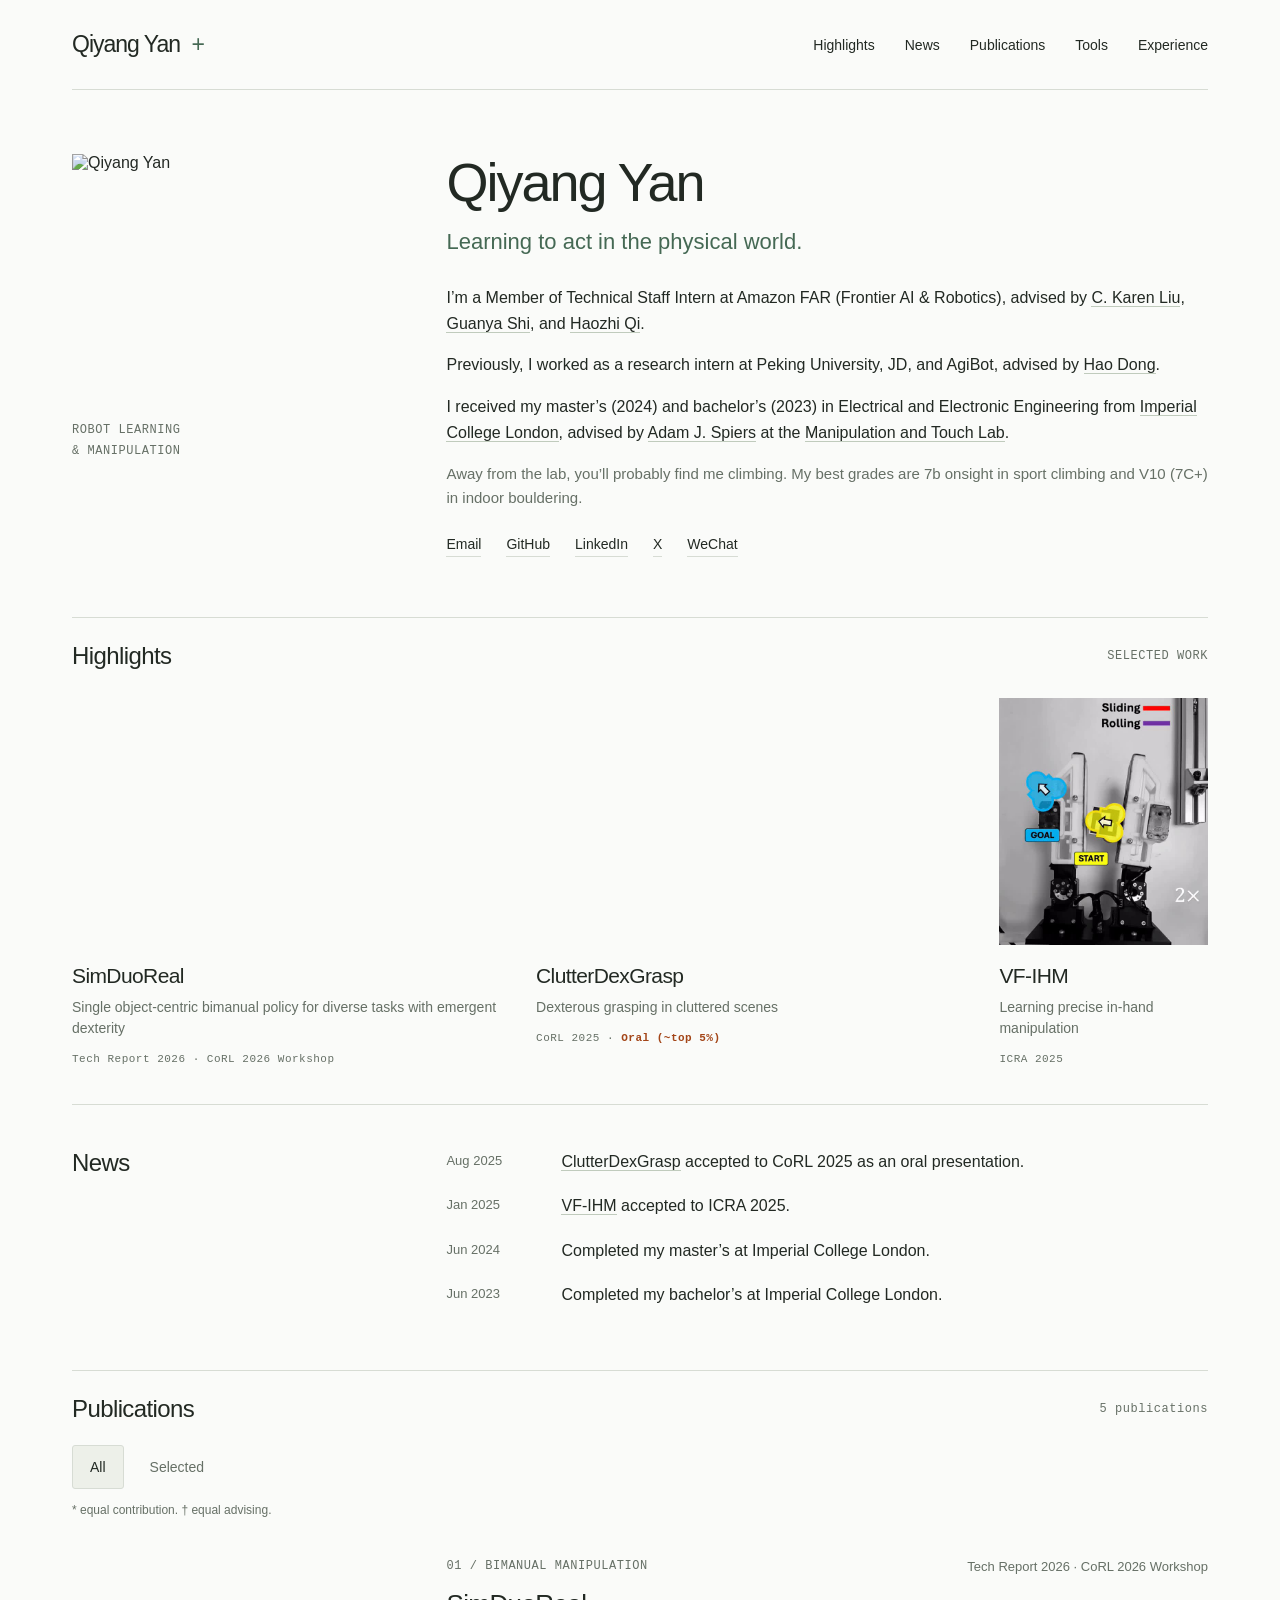
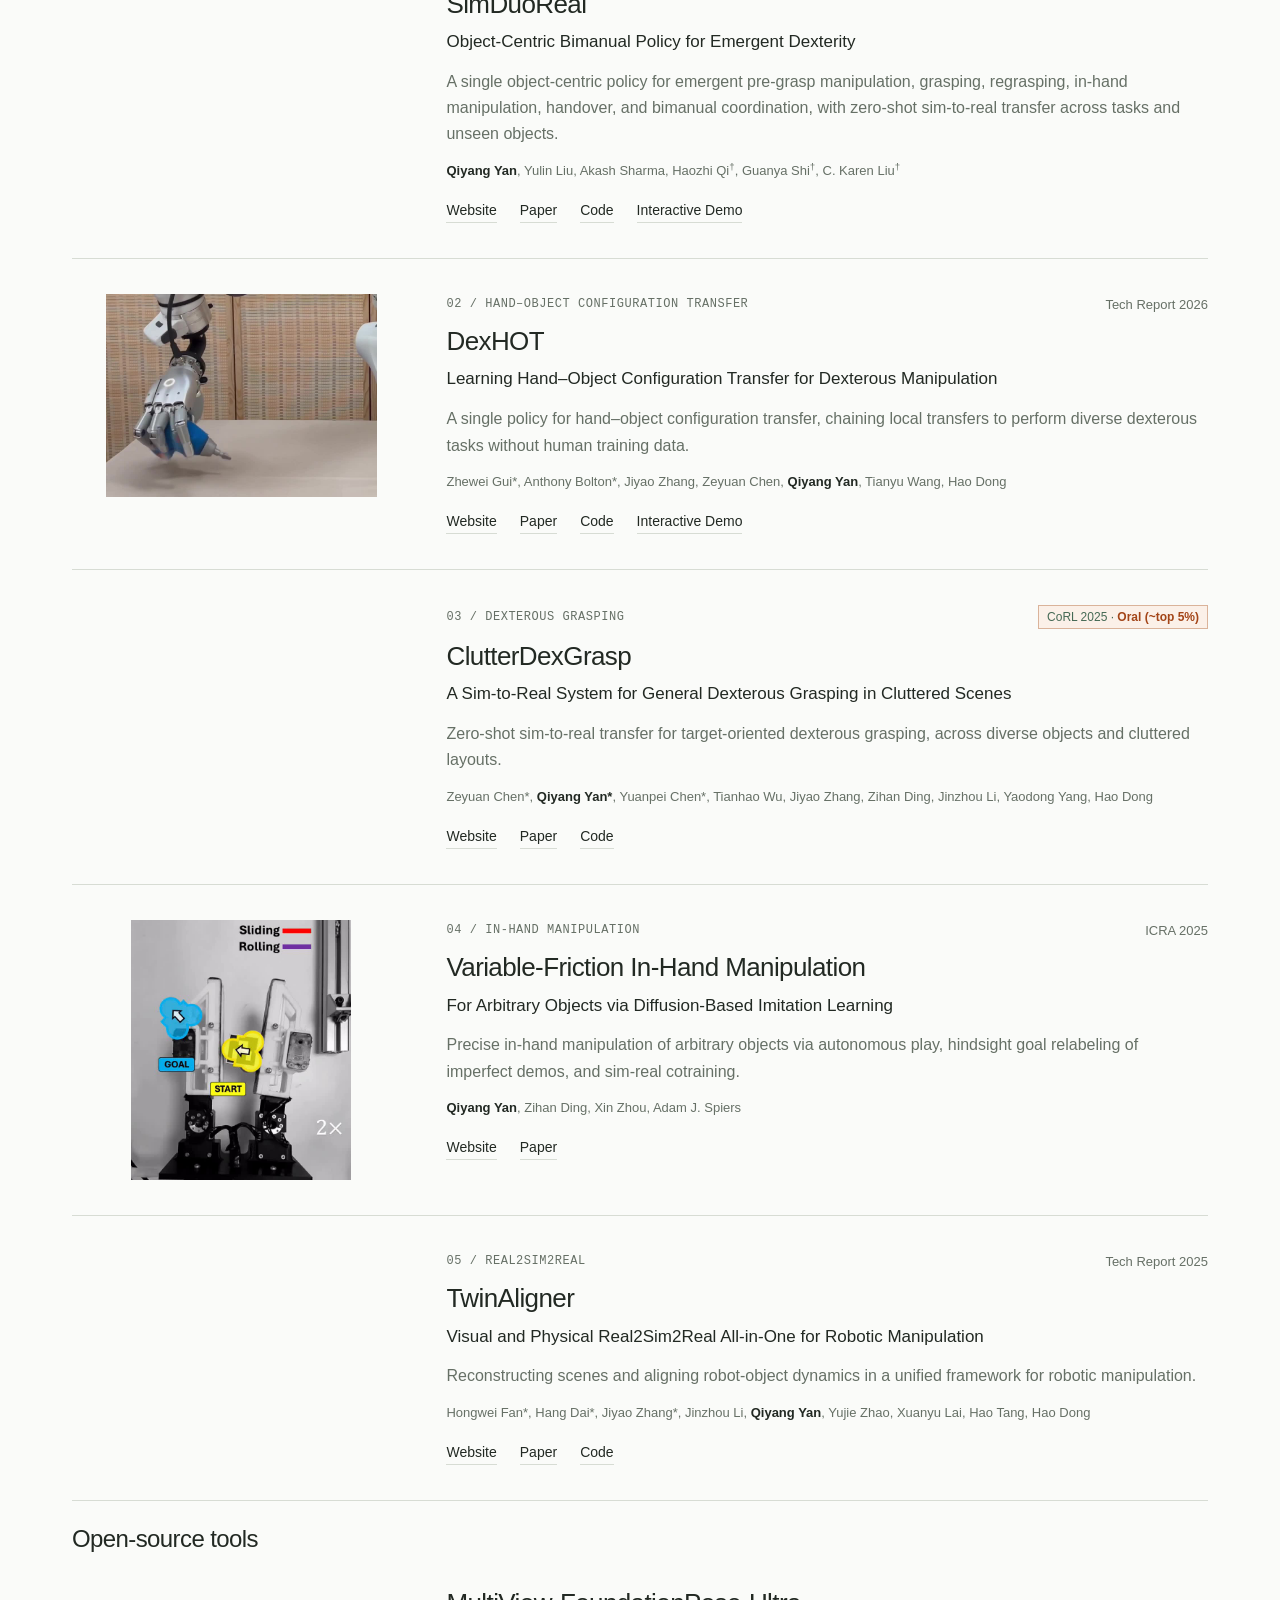
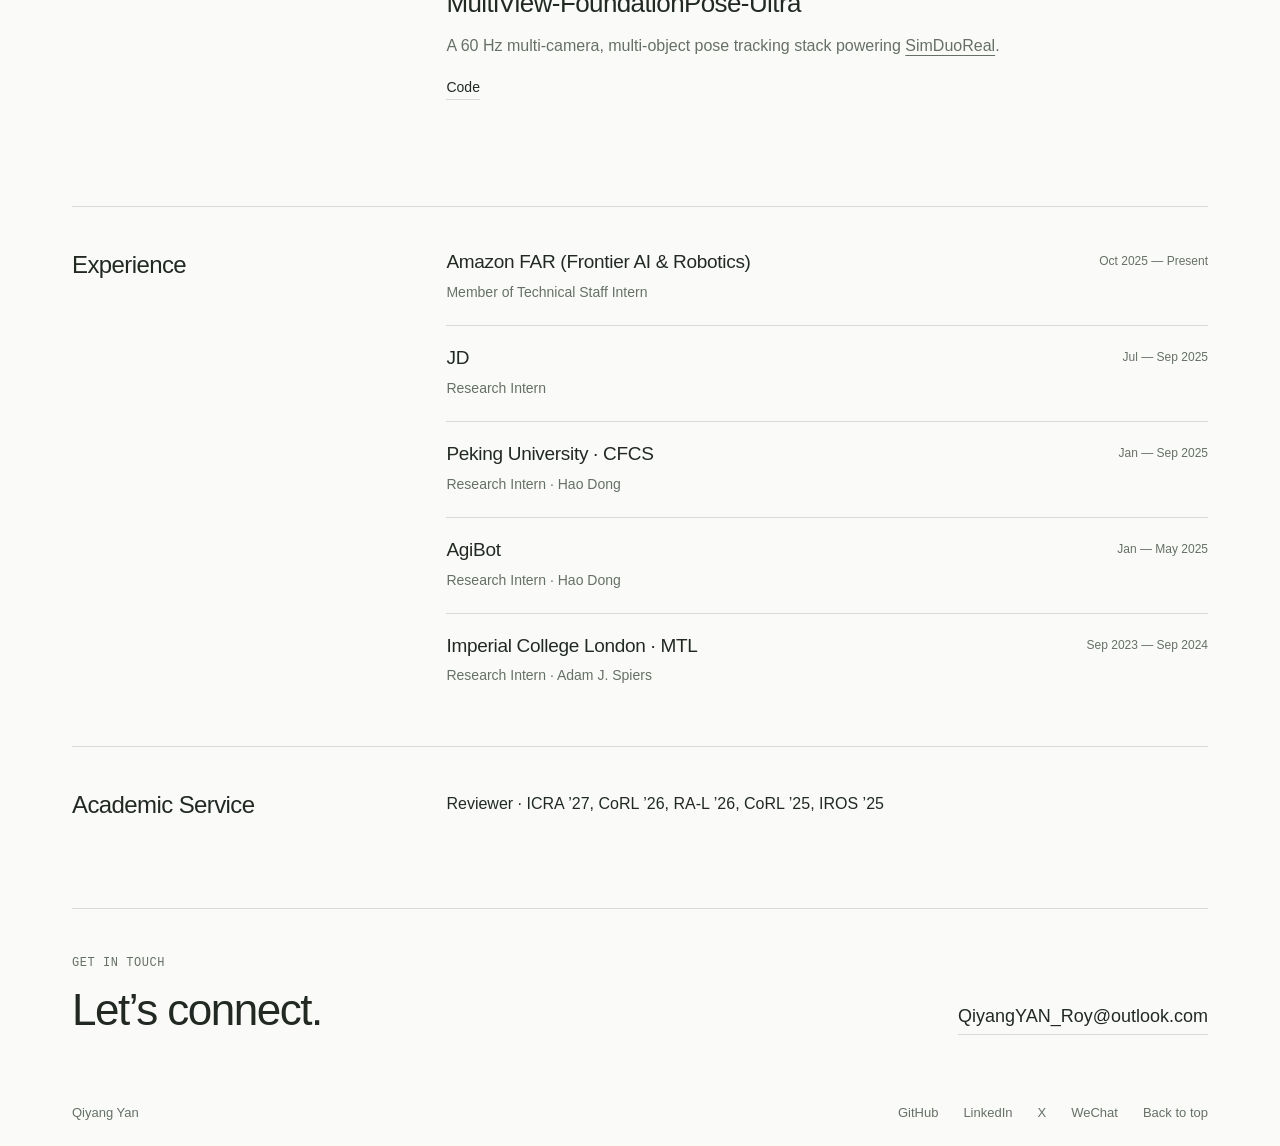
==== commit caae8e9a: "Reduce DexHOT preview width to 80 percent" ====
--- a/index.html
+++ b/index.html
@@ -9,7 +9,7 @@
   <link rel="canonical" href="https://qiyangyan.github.io/">
   <meta name="google-site-verification" content="H3V40rGCWsJQ7Yo5EZ54g9isMxp6pYNyD5xT13cZ6Uo">
   <link rel="icon" href="images/favicon/logo.ico">
-  <link rel="stylesheet" href="stylesheet.css?v=18">
+  <link rel="stylesheet" href="stylesheet.css?v=19">
   <script async src="https://www.googletagmanager.com/gtag/js?id=G-ZV8XP91G0P"></script>
   <script>window.dataLayer=window.dataLayer||[];function gtag(){dataLayer.push(arguments)}gtag('js',new Date());gtag('config','G-ZV8XP91G0P');</script>
 </head>
--- a/stylesheet.css
+++ b/stylesheet.css
@@ -48,3 +48,5 @@
 #other-projects .project-image{display:flex;justify-content:center}#other-projects .project-image img{width:85%;max-height:220px}
 
 .highlight-grid>a.highlight{cursor:pointer}.highlight-grid>a.highlight .research-video{pointer-events:none}.highlight-grid>a.highlight:hover h3{text-decoration:underline;text-underline-offset:4px}
+
+#publications #dexhot .project-image .research-video{width:80%}
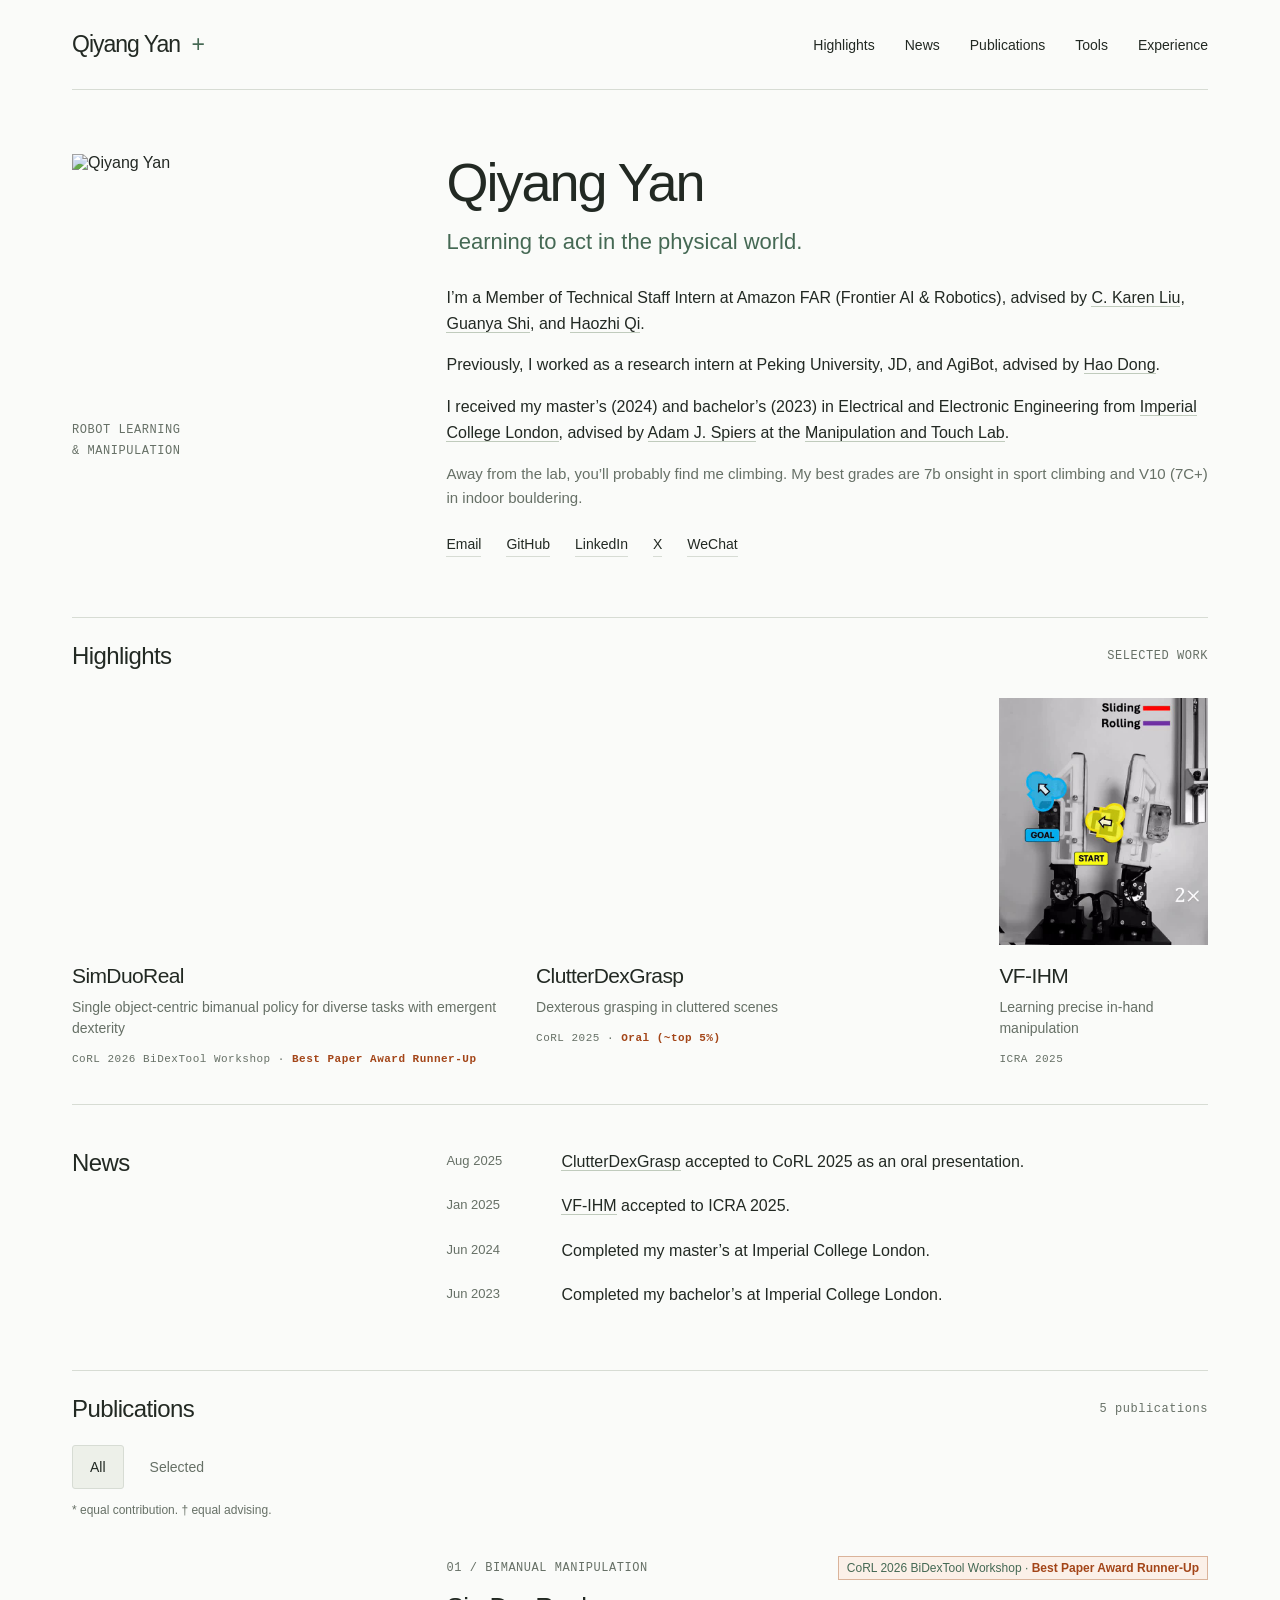
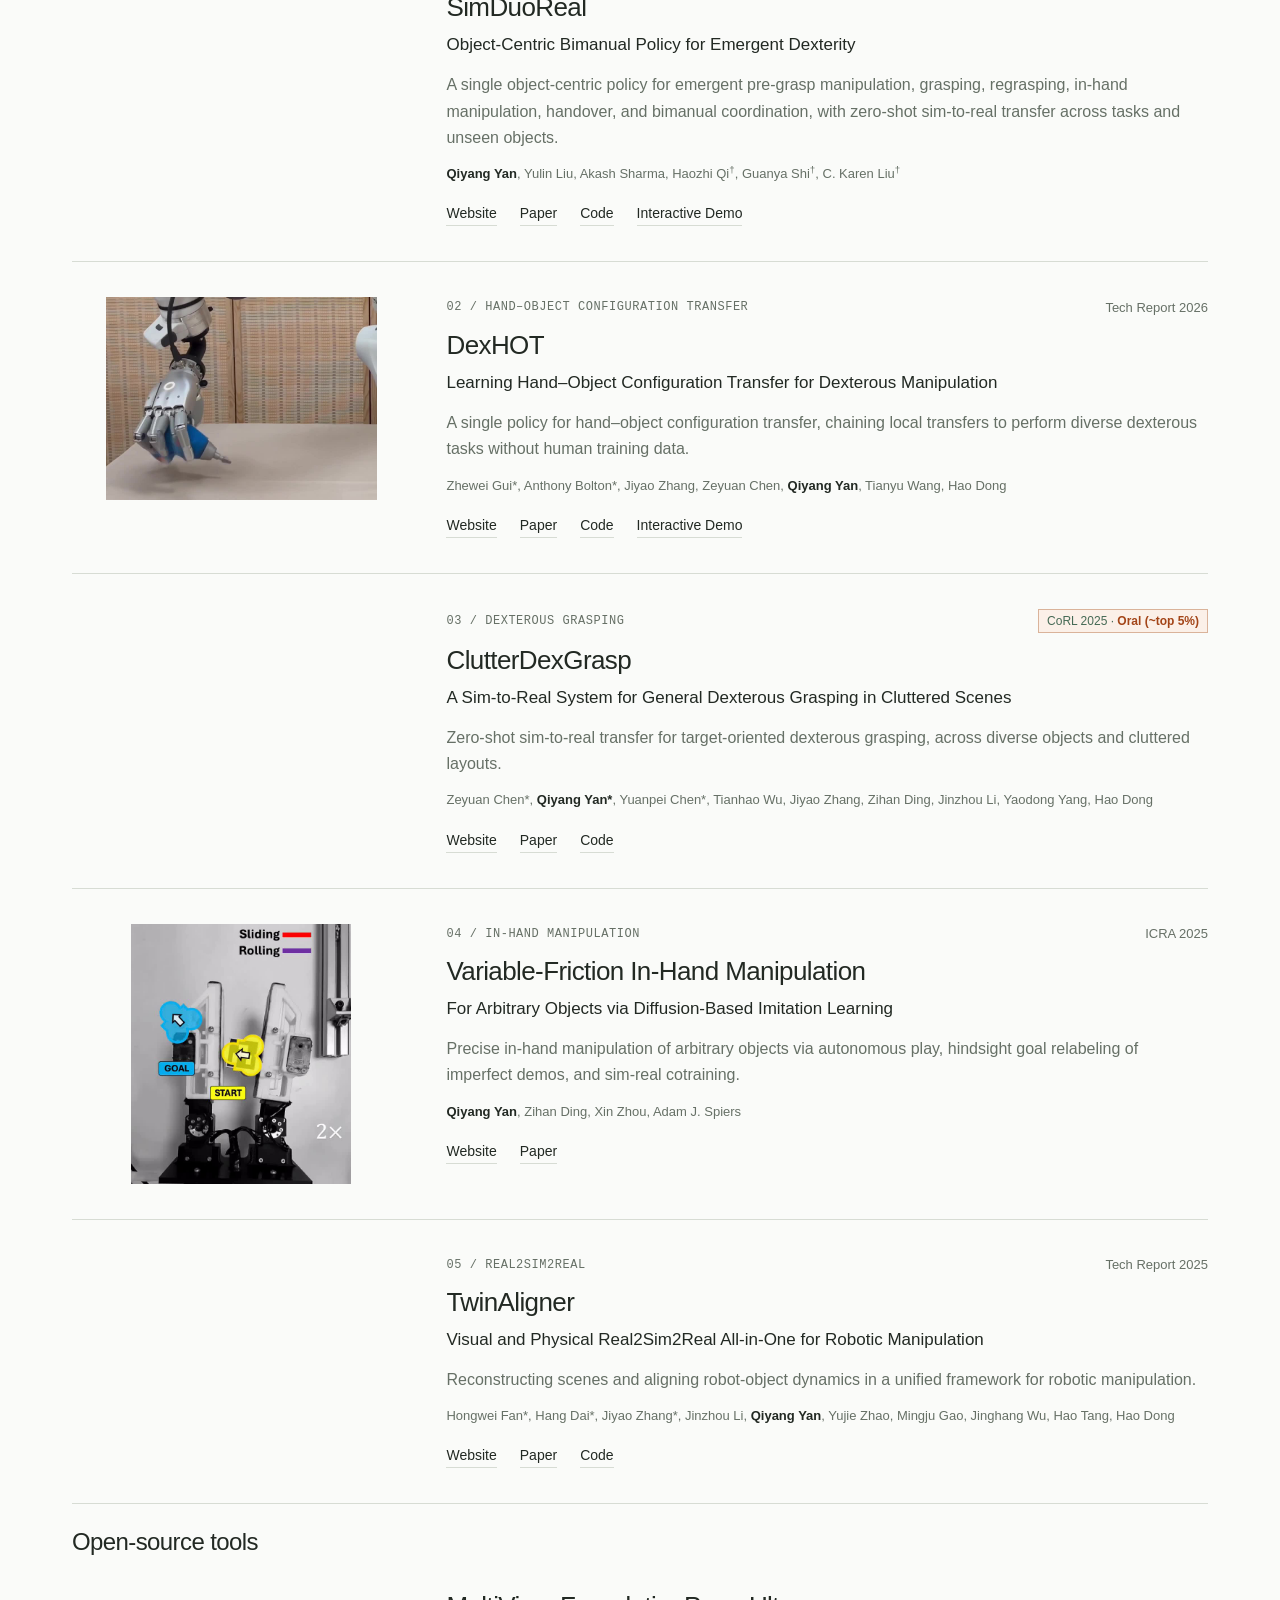
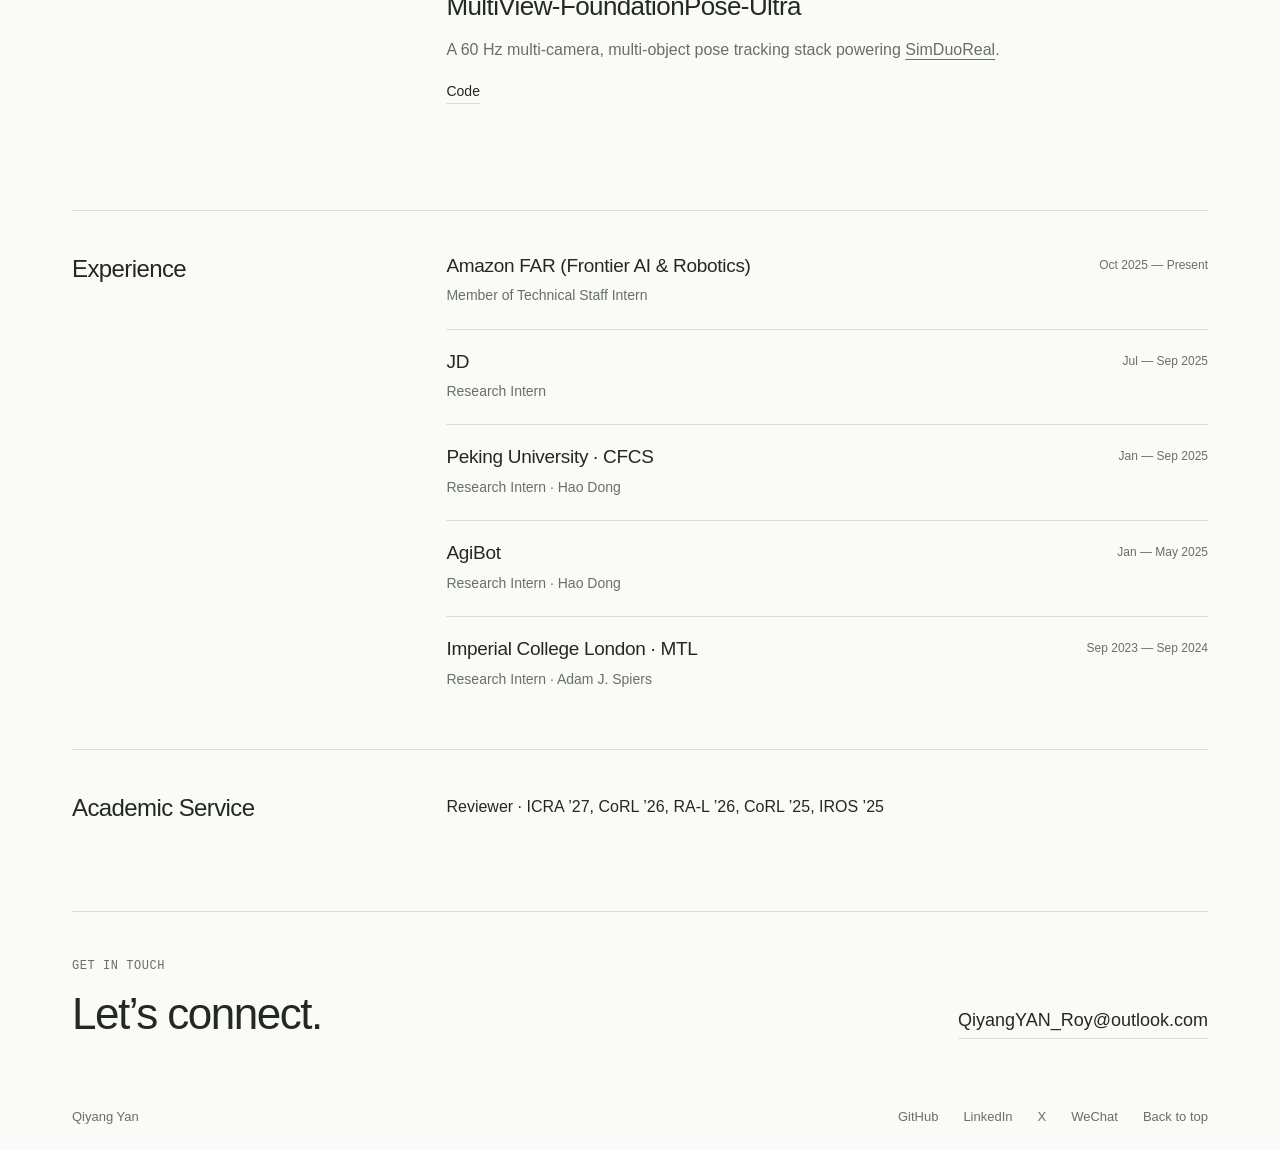
==== commit 4409245a: "Update SimDuoReal award and paper link and TwinAligner authors SimDuoReal: workshop label -> BiDexTo" ====
--- a/index.html
+++ b/index.html
@@ -23,10 +23,10 @@
   <main id="main">
     <section id="about" class="profile-intro" aria-labelledby="intro-title">
       <div class="profile-aside"><img class="portrait" src="images/QiyangYan_Profile.jpeg" alt="Qiyang Yan" width="200" height="240" fetchpriority="high"><span class="eyebrow">ROBOT LEARNING<br>&amp; MANIPULATION</span></div>
-      <div class="profile-copy"><h1 id="intro-title">Qiyang Yan</h1><p class="profile-tagline">Learning to act in the physical world.</p><div class="bio"><p>I’m a Member of Technical Staff Intern at Amazon FAR (Frontier AI &amp; Robotics), advised by <a href="https://profiles.stanford.edu/c-karen-liu">C. Karen Liu</a>, <a href="https://www.gshi.me/">Guanya Shi</a>, and <a href="https://haozhi.io">Haozhi Qi</a>.</p><p>Previously, I worked as a research intern at Peking University, JD, and AgiBot, advised by <a href="https://zsdonghao.github.io/">Hao Dong</a>.</p><p>I received my master’s (2024) and bachelor’s (2023) in Electrical and Electronic Engineering from <a href="https://www.imperial.ac.uk">Imperial College London</a>, advised by <a href="https://profiles.imperial.ac.uk/a.spiers">Adam J. Spiers</a> at the <a href="https://www.imperial.ac.uk/manipulation-touch/">Manipulation and Touch Lab</a>.</p><p class="personal">Away from the lab, you’ll probably find me climbing. My best grades are 7b onsight in sport climbing and V10 (7C+) in indoor bouldering.</p></div><div class="profile-links"><a href="mailto:QiyangYAN_Roy@outlook.com">Email</a><a href="https://github.com/QiyangYan">GitHub</a><a href="https://www.linkedin.com/in/qiyang-roy-yan-0a40961b6/">LinkedIn</a><a href="https://x.com/qyyyyyr?s=21&amp;t=oXcNkCFOA-z8ko-5atKryA">X</a><a href="images/IMG_6267.jpeg">WeChat</a></div></div>
+      <div class="profile-copy"><h1 id="intro-title">Qiyang Yan</h1><p class="profile-tagline">Learning to act in the physical world.</p><div class="bio"><p>I’m a Member of Technical Staff Intern at Amazon FAR (Frontier AI &amp; Robotics), advised by <a href="https://profiles.stanford.edu/c-karen-liu">C. Karen Liu</a>, <a href="https://www.gshi.me/">Guanya Shi</a>, and <a href="https://haozhi.io">Haozhi Qi</a>.</p><p>Previously, I worked as a research intern at Peking University, JD, and AgiBot, advised by <a href="https://zsdonghao.github.io/">Hao Dong</a>.</p><p>I received my master’s (2024) and bachelor’s (2023) in Electrical and Electronic Engineering from <a href="https://www.imperial.ac.uk">Imperial College London</a>, advised by <a href="https://profiles.imperial.ac.uk/a.spiers">Adam J. Spiers</a> at the <a href="https://www.imperial.ac.uk/manipulation-touch/">Manipulation and Touch Lab</a>.</p><p class="personal">Away from the lab, you’ll probably find me climbing. My best grades are 7b onsight in sport climbing and V10 (7C+) in indoor bouldering.</p></div><div class="profile-links"><a href="mailto:QiyangYAN_Roy@outlook.com">Email</a><a href="https://github.com/QiyangYan">GitHub</a><a href="https://www.linkedin.com/in/qiyang-roy-yan/">LinkedIn</a><a href="https://x.com/qyyyyyr?s=21&amp;t=oXcNkCFOA-z8ko-5atKryA">X</a><a href="images/IMG_6267.jpeg">WeChat</a></div></div>
     </section>
     <section id="highlights" aria-labelledby="highlights-title"><div class="section-heading"><h2 id="highlights-title">Highlights</h2><span class="eyebrow">SELECTED WORK</span></div><div class="highlight-grid">
-      <a class="highlight highlight-simduoreal" href="https://simduoreal.github.io/" aria-label="Explore SimDuoReal"><div class="highlight-image"><video class="research-video" src="videos/simduoreal-overview-mobile.mp4" poster="https://simduoreal.github.io/assets/overview.jpg" aria-label="SimDuoReal overview: handovers interleaved with assembly, cleaning, and cooking" muted loop playsinline preload="metadata">Your browser does not support video.</video></div><h3>SimDuoReal</h3><p>Single object-centric bimanual policy for diverse tasks with emergent dexterity</p><span class="eyebrow">Tech Report 2026 · CoRL 2026 Workshop</span></a>
+      <a class="highlight highlight-simduoreal" href="https://simduoreal.github.io/" aria-label="Explore SimDuoReal"><div class="highlight-image"><video class="research-video" src="videos/simduoreal-overview-mobile.mp4" poster="https://simduoreal.github.io/assets/overview.jpg" aria-label="SimDuoReal overview: handovers interleaved with assembly, cleaning, and cooking" muted loop playsinline preload="metadata">Your browser does not support video.</video></div><h3>SimDuoReal</h3><p>Single object-centric bimanual policy for diverse tasks with emergent dexterity</p><span class="eyebrow">CoRL 2026 BiDexTool Workshop · <span class="oral">Best Paper Award Runner-Up</span></span></a>
       <a class="highlight" href="https://clutterdexgrasp.github.io" aria-label="Explore ClutterDexGrasp"><div class="highlight-image"><video class="research-video" src="videos/clutterdexgrasp.mp4" poster="images/clutterdex.png" aria-label="ClutterDexGrasp demonstration" muted loop playsinline preload="metadata">Your browser does not support video. Watch the demonstration.</video></div><h3>ClutterDexGrasp</h3><p>Dexterous grasping in cluttered scenes</p><span class="eyebrow">CoRL 2025 · <span class="oral">Oral (~top 5%)</span></span></a>
       <a class="highlight" href="https://sites.google.com/view/vf-ihm-il/home" aria-label="Explore VF-IHM"><div class="highlight-image"><video class="research-video" src="videos/vf-ihm-cropped.mp4" poster="images/vf-ihm-cropped.jpg" aria-label="VF-IHM demonstration" muted loop playsinline preload="metadata">Your browser does not support video. Watch the demonstration.</video></div><h3>VF-IHM</h3><p>Learning precise in-hand manipulation</p><span class="eyebrow">ICRA 2025</span></a>
     </div></section>
@@ -40,7 +40,7 @@
       <p class="equal contribution-legend">* equal contribution. † equal advising.</p>
       <article id="simduoreal" class="paper paper-row" data-selected="true">
         <div class="project-image" style="flex-direction:column;gap:8px"><video class="research-video" src="videos/simduoreal-overview-mobile.mp4" poster="https://simduoreal.github.io/assets/overview.jpg" aria-label="SimDuoReal overview: handovers interleaved with assembly, cleaning, and cooking" muted loop playsinline preload="metadata">Your browser does not support video.</video></div>
-        <div><div class="paper-meta"><span class="eyebrow">01 / BIMANUAL MANIPULATION</span><span class="venue">Tech Report 2026 · CoRL 2026 Workshop</span></div><h3>SimDuoReal</h3><p class="paper-subtitle">Object-Centric Bimanual Policy for Emergent Dexterity</p><p class="summary">A single object-centric policy for emergent pre-grasp manipulation, grasping, regrasping, in-hand manipulation, handover, and bimanual coordination, with zero-shot sim-to-real transfer across tasks and unseen objects.</p><p class="authors"><strong>Qiyang Yan</strong>, Yulin Liu, Akash Sharma, Haozhi Qi<sup class="contribution-mark">†</sup>, Guanya Shi<sup class="contribution-mark">†</sup>, C. Karen Liu<sup class="contribution-mark">†</sup></p><div class="paper-links"><a href="https://simduoreal.github.io/">Website</a><span class="demo-link">Paper</span><span class="demo-link">Code</span><span class="demo-link">Interactive Demo</span></div></div>
+        <div><div class="paper-meta"><span class="eyebrow">01 / BIMANUAL MANIPULATION</span><span class="distinction">CoRL 2026 BiDexTool Workshop · <span class="oral">Best Paper Award Runner-Up</span></span></div><h3>SimDuoReal</h3><p class="paper-subtitle">Object-Centric Bimanual Policy for Emergent Dexterity</p><p class="summary">A single object-centric policy for emergent pre-grasp manipulation, grasping, regrasping, in-hand manipulation, handover, and bimanual coordination, with zero-shot sim-to-real transfer across tasks and unseen objects.</p><p class="authors"><strong>Qiyang Yan</strong>, Yulin Liu, Akash Sharma, Haozhi Qi<sup class="contribution-mark">†</sup>, Guanya Shi<sup class="contribution-mark">†</sup>, C. Karen Liu<sup class="contribution-mark">†</sup></p><div class="paper-links"><a href="https://simduoreal.github.io/">Website</a><a href="https://arxiv.org/abs/2611.10410">Paper</a><span class="demo-link">Code</span><span class="demo-link">Interactive Demo</span></div></div>
       </article>
       <article id="dexhot" class="paper paper-row" data-selected="false">
         <div class="project-image"><video class="research-video" src="videos/dexhot-manipulation-motion.mp4" poster="images/dexhot-motion.jpg" aria-label="DexHOT manipulation montage: drill reorientation, shaker inversion, barcode scanning, and block assembly" muted loop playsinline preload="metadata">Your browser does not support video.</video></div>
@@ -56,7 +56,7 @@
       </article>
       <article class="paper paper-row" data-selected="false">
         <div class="project-image"><video class="research-video" src="https://twin-aligner.github.io/static/videos/tasks-1.mp4" poster="images/twinAligner.png" aria-label="TwinAligner demonstration" muted loop playsinline preload="metadata">Your browser does not support video. <a href="https://twin-aligner.github.io/static/videos/tasks-1.mp4">Watch the demonstration</a>.</video></div>
-        <div><div class="paper-meta"><span class="eyebrow">05 / REAL2SIM2REAL</span><span class="venue">Tech Report 2025</span></div><h3><a href="https://twin-aligner.github.io">TwinAligner</a></h3><p class="paper-subtitle">Visual and Physical Real2Sim2Real All-in-One for Robotic Manipulation</p><p class="summary">Reconstructing scenes and aligning robot-object dynamics in a unified framework for robotic manipulation.</p><p class="authors">Hongwei Fan*, Hang Dai*, Jiyao Zhang*, Jinzhou Li, <strong>Qiyang Yan</strong>, Yujie Zhao, Xuanyu Lai, Hao Tang, Hao Dong</p><div class="paper-links"><a href="https://twin-aligner.github.io">Website</a><a href="https://arxiv.org/abs/2512.19390">Paper</a><a href="https://github.com/TwinAligner/TwinAligner">Code</a></div></div>
+        <div><div class="paper-meta"><span class="eyebrow">05 / REAL2SIM2REAL</span><span class="venue">Tech Report 2025</span></div><h3><a href="https://twin-aligner.github.io">TwinAligner</a></h3><p class="paper-subtitle">Visual and Physical Real2Sim2Real All-in-One for Robotic Manipulation</p><p class="summary">Reconstructing scenes and aligning robot-object dynamics in a unified framework for robotic manipulation.</p><p class="authors">Hongwei Fan*, Hang Dai*, Jiyao Zhang*, Jinzhou Li, <strong>Qiyang Yan</strong>, Yujie Zhao, Mingju Gao, Jinghang Wu, Hao Tang, Hao Dong</p><div class="paper-links"><a href="https://twin-aligner.github.io">Website</a><a href="https://arxiv.org/abs/2512.19390">Paper</a><a href="https://github.com/TwinAligner/TwinAligner">Code</a></div></div>
       </article>
     </section>
     <section id="open-source-tools" aria-labelledby="tools-title">
@@ -78,7 +78,7 @@
     <section id="experience" class="split-section" aria-labelledby="experience-title"><div class="section-label"><h2 id="experience-title">Experience</h2></div><div class="experience-list"><div><span class="dates">Oct 2025 — Present</span><h3>Amazon FAR (Frontier AI &amp; Robotics)</h3><p>Member of Technical Staff Intern</p></div><div><span class="dates">Jul — Sep 2025</span><h3><a href="https://www.jdt.com.cn/">JD</a></h3><p>Research Intern</p></div><div><span class="dates">Jan — Sep 2025</span><h3><a href="https://english.pku.edu.cn/">Peking University · CFCS</a></h3><p>Research Intern · Hao Dong</p></div><div><span class="dates">Jan — May 2025</span><h3><a href="https://www.agibot.com/">AgiBot</a></h3><p>Research Intern · Hao Dong</p></div><div><span class="dates">Sep 2023 — Sep 2024</span><h3><a href="https://www.imperial.ac.uk/manipulation-touch/">Imperial College London · MTL</a></h3><p>Research Intern · Adam J. Spiers</p></div></div></section>
     <section id="academic-service" class="split-section" aria-labelledby="service-title"><div class="section-label"><h2 id="service-title">Academic Service</h2></div><div><p>Reviewer · ICRA ’27, CoRL ’26, RA-L ’26, CoRL ’25, IROS ’25</p></div></section>
   </main>
-  <footer id="contact"><div class="footer-top"><div><span class="eyebrow">GET IN TOUCH</span><h2>Let’s connect.</h2></div><a class="email" href="mailto:QiyangYAN_Roy@outlook.com">QiyangYAN_Roy@outlook.com</a></div><div class="footer-bottom"><span>Qiyang Yan</span><div><a href="https://github.com/QiyangYan">GitHub</a><a href="https://www.linkedin.com/in/qiyang-roy-yan-0a40961b6/">LinkedIn</a><a href="https://x.com/qyyyyyr?s=21&amp;t=oXcNkCFOA-z8ko-5atKryA">X</a><a href="images/IMG_6267.jpeg">WeChat</a><a href="#">Back to top</a></div></div></footer>
+  <footer id="contact"><div class="footer-top"><div><span class="eyebrow">GET IN TOUCH</span><h2>Let’s connect.</h2></div><a class="email" href="mailto:QiyangYAN_Roy@outlook.com">QiyangYAN_Roy@outlook.com</a></div><div class="footer-bottom"><span>Qiyang Yan</span><div><a href="https://github.com/QiyangYan">GitHub</a><a href="https://www.linkedin.com/in/qiyang-roy-yan/">LinkedIn</a><a href="https://x.com/qyyyyyr?s=21&amp;t=oXcNkCFOA-z8ko-5atKryA">X</a><a href="images/IMG_6267.jpeg">WeChat</a><a href="#">Back to top</a></div></div></footer>
 </div>
 <script>
 (() => {
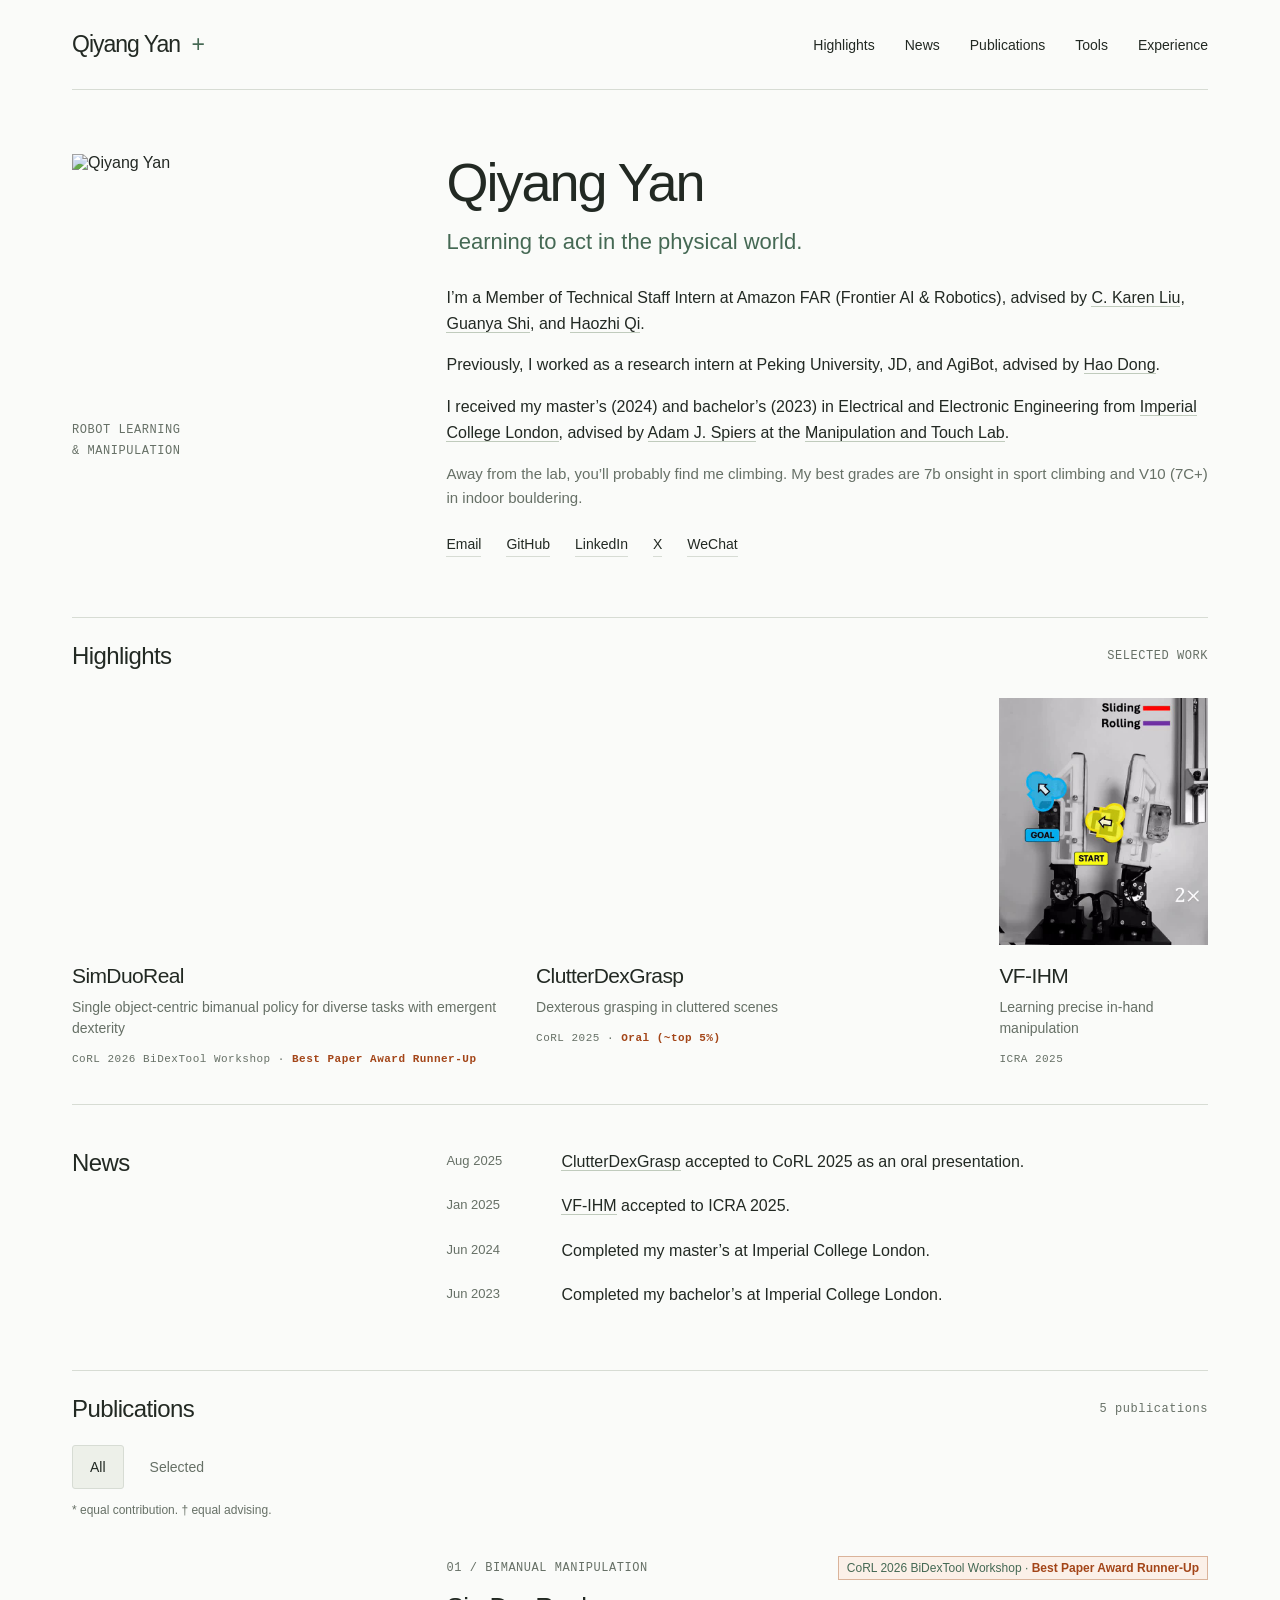
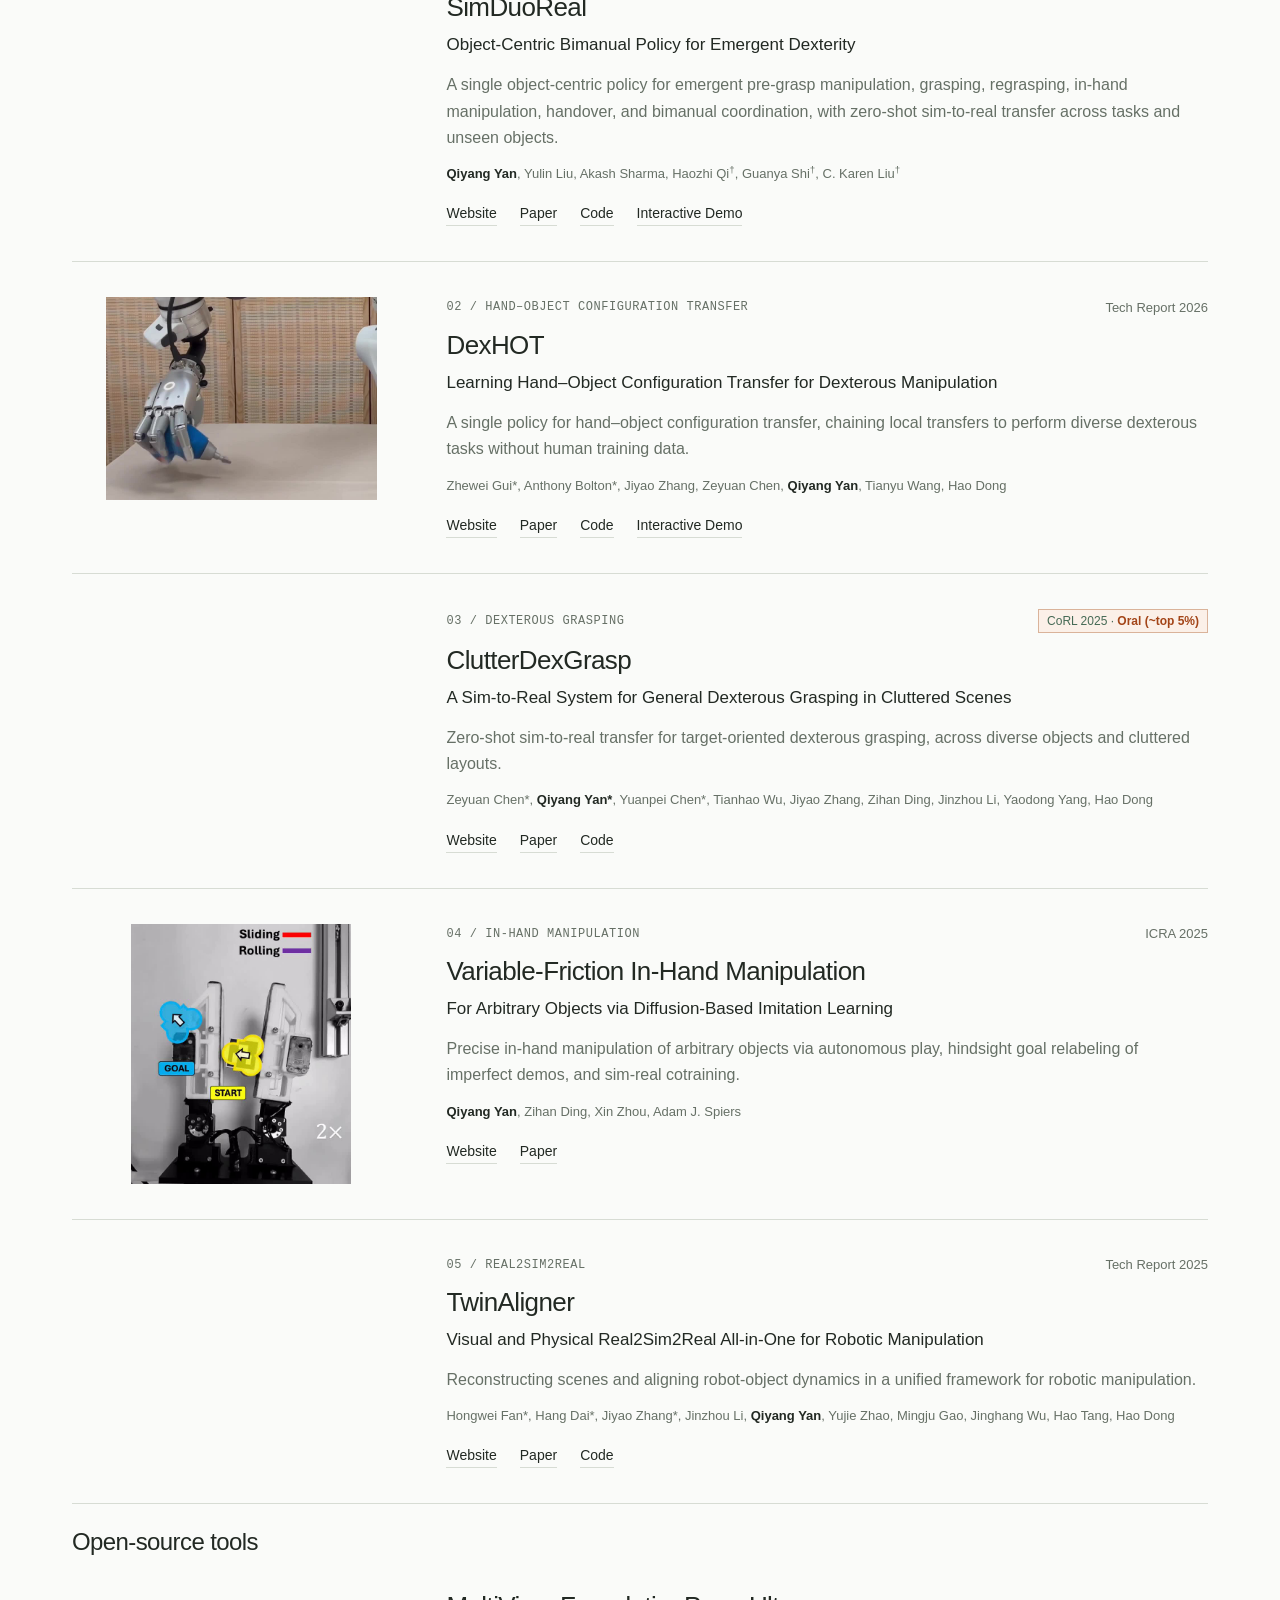
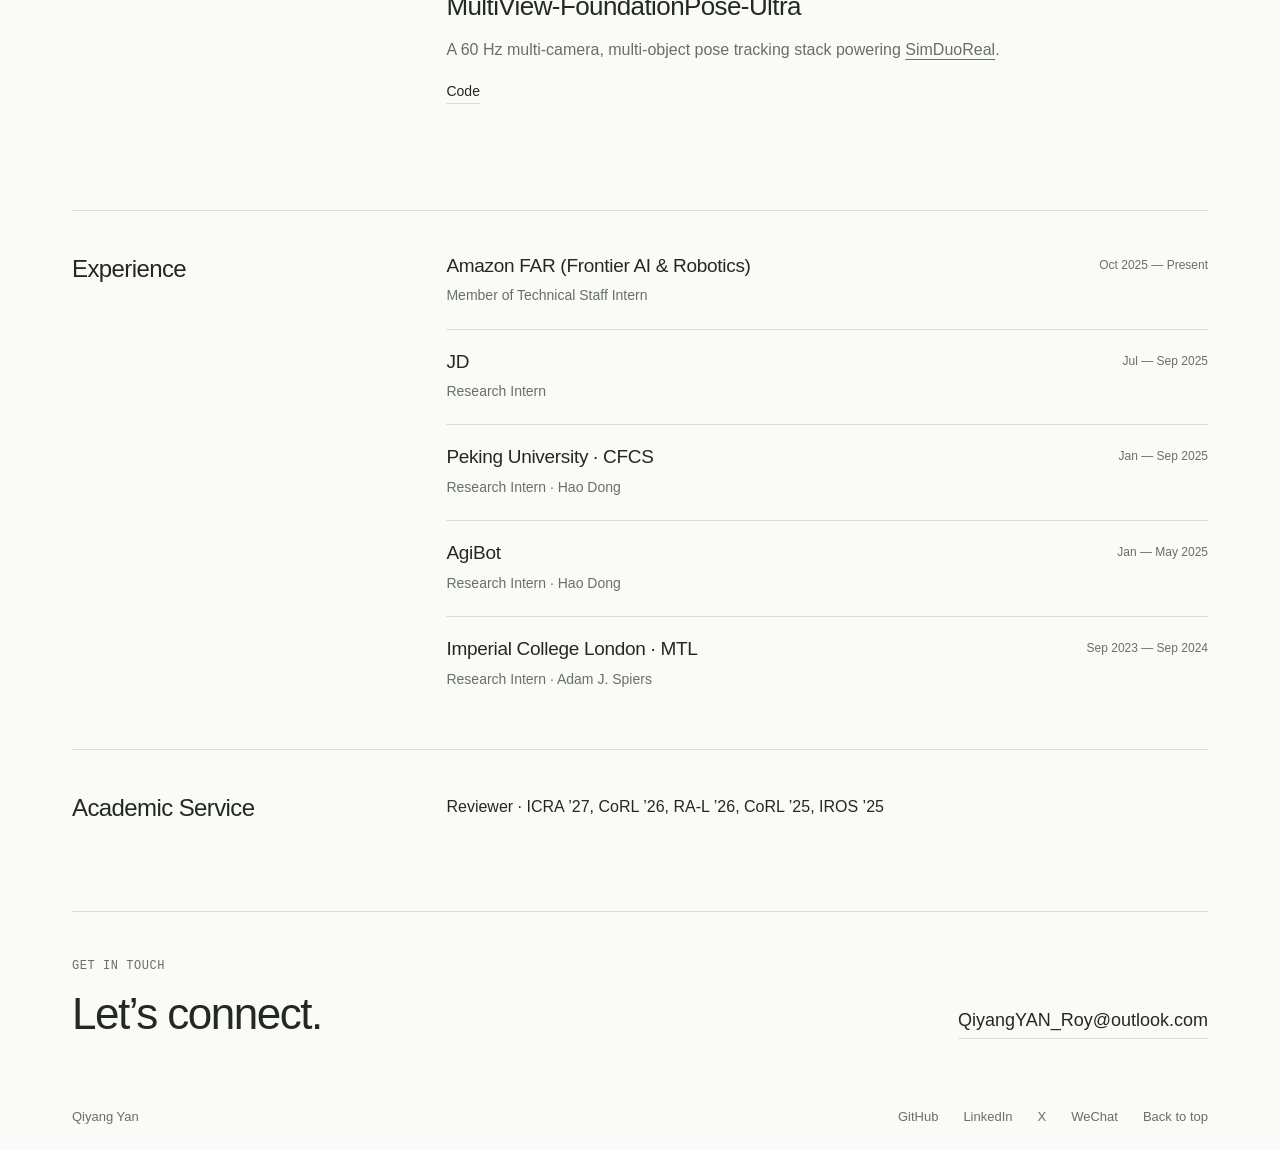
==== commit 7ba2e98f: "Link SimDuoReal workshop names to the BiDexTool website Highlights / publication workshop name -> ht" ====
--- a/index.html
+++ b/index.html
@@ -9,7 +9,7 @@
   <link rel="canonical" href="https://qiyangyan.github.io/">
   <meta name="google-site-verification" content="H3V40rGCWsJQ7Yo5EZ54g9isMxp6pYNyD5xT13cZ6Uo">
   <link rel="icon" href="images/favicon/logo.ico">
-  <link rel="stylesheet" href="stylesheet.css?v=19">
+  <link rel="stylesheet" href="stylesheet.css?v=20">
   <script async src="https://www.googletagmanager.com/gtag/js?id=G-ZV8XP91G0P"></script>
   <script>window.dataLayer=window.dataLayer||[];function gtag(){dataLayer.push(arguments)}gtag('js',new Date());gtag('config','G-ZV8XP91G0P');</script>
 </head>
@@ -26,7 +26,7 @@
       <div class="profile-copy"><h1 id="intro-title">Qiyang Yan</h1><p class="profile-tagline">Learning to act in the physical world.</p><div class="bio"><p>I’m a Member of Technical Staff Intern at Amazon FAR (Frontier AI &amp; Robotics), advised by <a href="https://profiles.stanford.edu/c-karen-liu">C. Karen Liu</a>, <a href="https://www.gshi.me/">Guanya Shi</a>, and <a href="https://haozhi.io">Haozhi Qi</a>.</p><p>Previously, I worked as a research intern at Peking University, JD, and AgiBot, advised by <a href="https://zsdonghao.github.io/">Hao Dong</a>.</p><p>I received my master’s (2024) and bachelor’s (2023) in Electrical and Electronic Engineering from <a href="https://www.imperial.ac.uk">Imperial College London</a>, advised by <a href="https://profiles.imperial.ac.uk/a.spiers">Adam J. Spiers</a> at the <a href="https://www.imperial.ac.uk/manipulation-touch/">Manipulation and Touch Lab</a>.</p><p class="personal">Away from the lab, you’ll probably find me climbing. My best grades are 7b onsight in sport climbing and V10 (7C+) in indoor bouldering.</p></div><div class="profile-links"><a href="mailto:QiyangYAN_Roy@outlook.com">Email</a><a href="https://github.com/QiyangYan">GitHub</a><a href="https://www.linkedin.com/in/qiyang-roy-yan/">LinkedIn</a><a href="https://x.com/qyyyyyr?s=21&amp;t=oXcNkCFOA-z8ko-5atKryA">X</a><a href="images/IMG_6267.jpeg">WeChat</a></div></div>
     </section>
     <section id="highlights" aria-labelledby="highlights-title"><div class="section-heading"><h2 id="highlights-title">Highlights</h2><span class="eyebrow">SELECTED WORK</span></div><div class="highlight-grid">
-      <a class="highlight highlight-simduoreal" href="https://simduoreal.github.io/" aria-label="Explore SimDuoReal"><div class="highlight-image"><video class="research-video" src="videos/simduoreal-overview-mobile.mp4" poster="https://simduoreal.github.io/assets/overview.jpg" aria-label="SimDuoReal overview: handovers interleaved with assembly, cleaning, and cooking" muted loop playsinline preload="metadata">Your browser does not support video.</video></div><h3>SimDuoReal</h3><p>Single object-centric bimanual policy for diverse tasks with emergent dexterity</p><span class="eyebrow">CoRL 2026 BiDexTool Workshop · <span class="oral">Best Paper Award Runner-Up</span></span></a>
+      <article class="highlight highlight-simduoreal"><a class="highlight-project-link" href="https://simduoreal.github.io/" aria-label="Explore SimDuoReal"><div class="highlight-image"><video class="research-video" src="videos/simduoreal-overview-mobile.mp4" poster="https://simduoreal.github.io/assets/overview.jpg" aria-label="SimDuoReal overview: handovers interleaved with assembly, cleaning, and cooking" muted loop playsinline preload="metadata">Your browser does not support video.</video></div><h3>SimDuoReal</h3><p>Single object-centric bimanual policy for diverse tasks with emergent dexterity</p></a><span class="eyebrow"><a href="https://bimanual-tool.github.io/">CoRL 2026 BiDexTool Workshop</a> · <span class="oral">Best Paper Award Runner-Up</span></span></article>
       <a class="highlight" href="https://clutterdexgrasp.github.io" aria-label="Explore ClutterDexGrasp"><div class="highlight-image"><video class="research-video" src="videos/clutterdexgrasp.mp4" poster="images/clutterdex.png" aria-label="ClutterDexGrasp demonstration" muted loop playsinline preload="metadata">Your browser does not support video. Watch the demonstration.</video></div><h3>ClutterDexGrasp</h3><p>Dexterous grasping in cluttered scenes</p><span class="eyebrow">CoRL 2025 · <span class="oral">Oral (~top 5%)</span></span></a>
       <a class="highlight" href="https://sites.google.com/view/vf-ihm-il/home" aria-label="Explore VF-IHM"><div class="highlight-image"><video class="research-video" src="videos/vf-ihm-cropped.mp4" poster="images/vf-ihm-cropped.jpg" aria-label="VF-IHM demonstration" muted loop playsinline preload="metadata">Your browser does not support video. Watch the demonstration.</video></div><h3>VF-IHM</h3><p>Learning precise in-hand manipulation</p><span class="eyebrow">ICRA 2025</span></a>
     </div></section>
@@ -40,7 +40,7 @@
       <p class="equal contribution-legend">* equal contribution. † equal advising.</p>
       <article id="simduoreal" class="paper paper-row" data-selected="true">
         <div class="project-image" style="flex-direction:column;gap:8px"><video class="research-video" src="videos/simduoreal-overview-mobile.mp4" poster="https://simduoreal.github.io/assets/overview.jpg" aria-label="SimDuoReal overview: handovers interleaved with assembly, cleaning, and cooking" muted loop playsinline preload="metadata">Your browser does not support video.</video></div>
-        <div><div class="paper-meta"><span class="eyebrow">01 / BIMANUAL MANIPULATION</span><span class="distinction">CoRL 2026 BiDexTool Workshop · <span class="oral">Best Paper Award Runner-Up</span></span></div><h3>SimDuoReal</h3><p class="paper-subtitle">Object-Centric Bimanual Policy for Emergent Dexterity</p><p class="summary">A single object-centric policy for emergent pre-grasp manipulation, grasping, regrasping, in-hand manipulation, handover, and bimanual coordination, with zero-shot sim-to-real transfer across tasks and unseen objects.</p><p class="authors"><strong>Qiyang Yan</strong>, Yulin Liu, Akash Sharma, Haozhi Qi<sup class="contribution-mark">†</sup>, Guanya Shi<sup class="contribution-mark">†</sup>, C. Karen Liu<sup class="contribution-mark">†</sup></p><div class="paper-links"><a href="https://simduoreal.github.io/">Website</a><a href="https://arxiv.org/abs/2611.10410">Paper</a><span class="demo-link">Code</span><span class="demo-link">Interactive Demo</span></div></div>
+        <div><div class="paper-meta"><span class="eyebrow">01 / BIMANUAL MANIPULATION</span><span class="distinction"><a href="https://bimanual-tool.github.io/">CoRL 2026 BiDexTool Workshop</a> · <span class="oral">Best Paper Award Runner-Up</span></span></div><h3>SimDuoReal</h3><p class="paper-subtitle">Object-Centric Bimanual Policy for Emergent Dexterity</p><p class="summary">A single object-centric policy for emergent pre-grasp manipulation, grasping, regrasping, in-hand manipulation, handover, and bimanual coordination, with zero-shot sim-to-real transfer across tasks and unseen objects.</p><p class="authors"><strong>Qiyang Yan</strong>, Yulin Liu, Akash Sharma, Haozhi Qi<sup class="contribution-mark">†</sup>, Guanya Shi<sup class="contribution-mark">†</sup>, C. Karen Liu<sup class="contribution-mark">†</sup></p><div class="paper-links"><a href="https://simduoreal.github.io/">Website</a><a href="https://arxiv.org/abs/2611.10410">Paper</a><span class="demo-link">Code</span><span class="demo-link">Interactive Demo</span></div></div>
       </article>
       <article id="dexhot" class="paper paper-row" data-selected="false">
         <div class="project-image"><video class="research-video" src="videos/dexhot-manipulation-motion.mp4" poster="images/dexhot-motion.jpg" aria-label="DexHOT manipulation montage: drill reorientation, shaker inversion, barcode scanning, and block assembly" muted loop playsinline preload="metadata">Your browser does not support video.</video></div>
--- a/stylesheet.css
+++ b/stylesheet.css
@@ -50,3 +50,5 @@
 .highlight-grid>a.highlight{cursor:pointer}.highlight-grid>a.highlight .research-video{pointer-events:none}.highlight-grid>a.highlight:hover h3{text-decoration:underline;text-underline-offset:4px}
 
 #publications #dexhot .project-image .research-video{width:80%}
+
+.highlight-project-link{display:block;cursor:pointer}.highlight-project-link:hover{text-decoration:none}.highlight-project-link:hover h3{text-decoration:underline;text-underline-offset:4px}.highlight-project-link .research-video{pointer-events:none}
